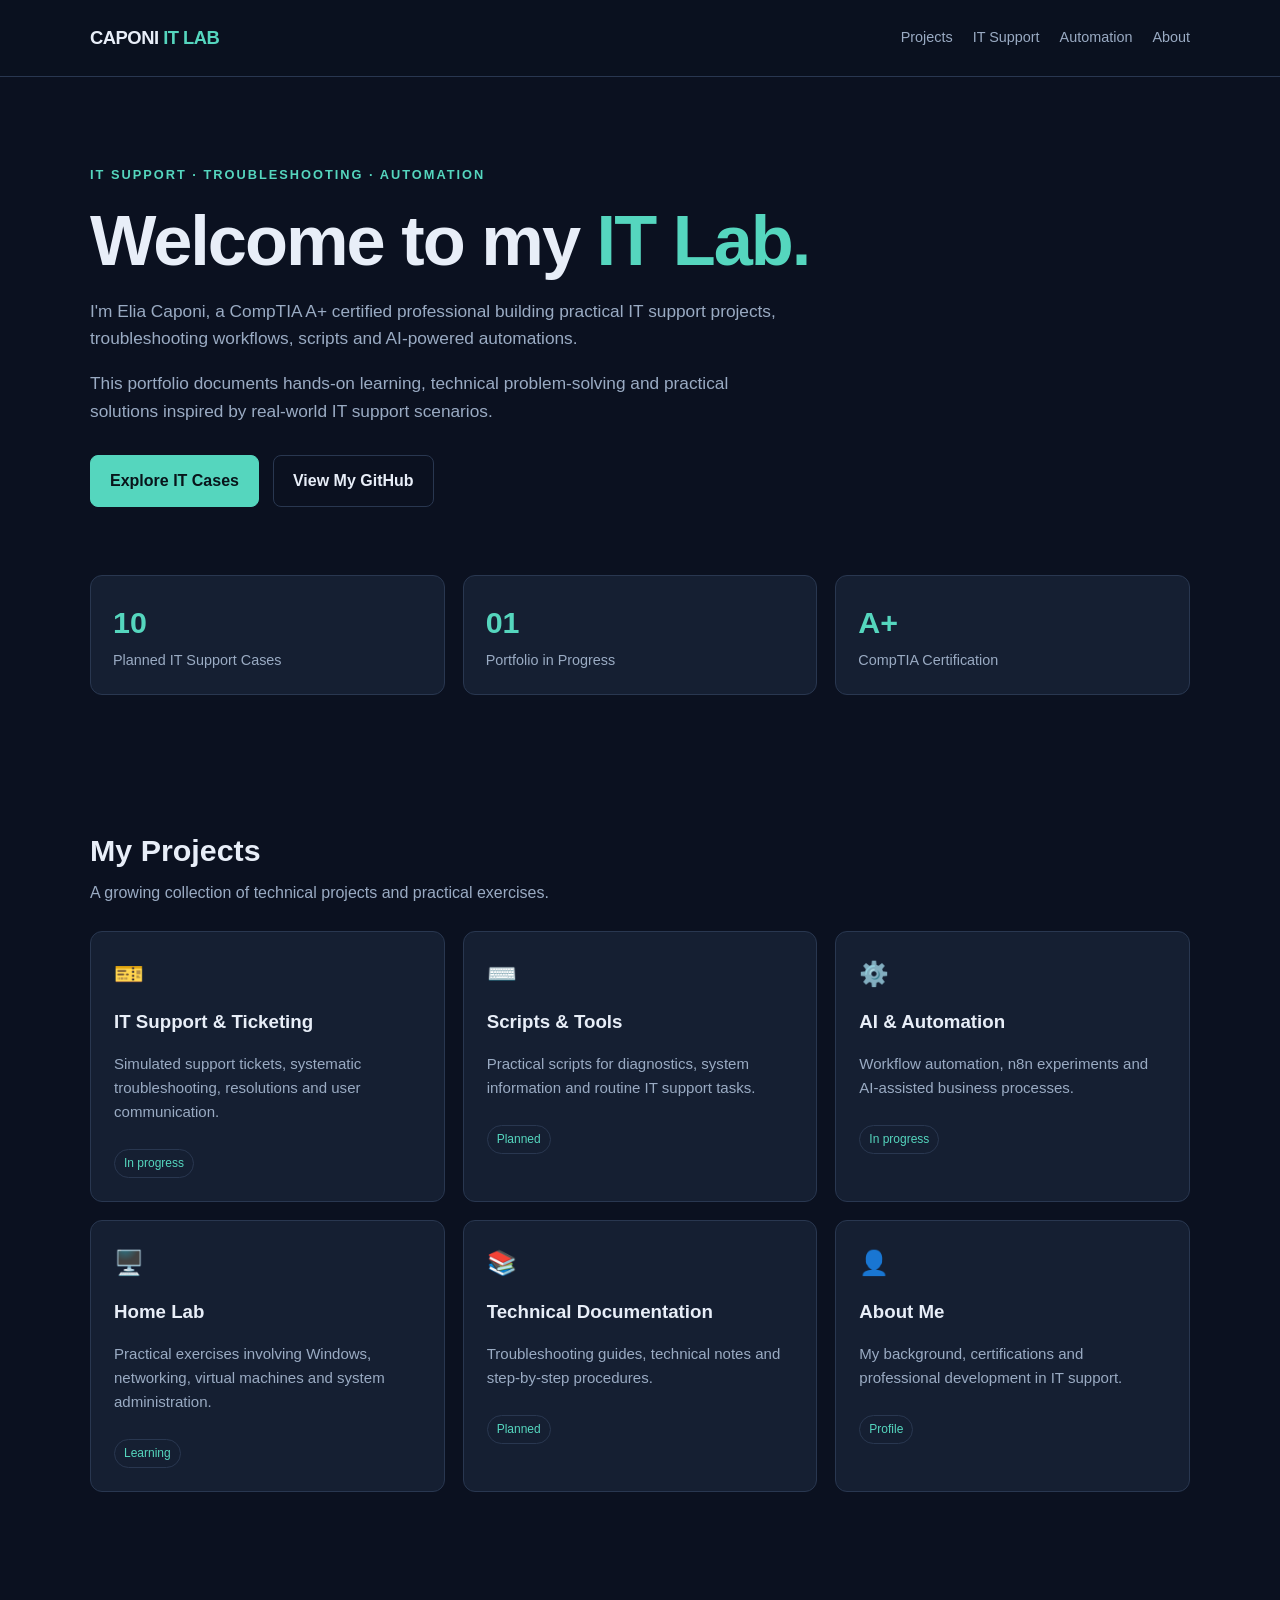
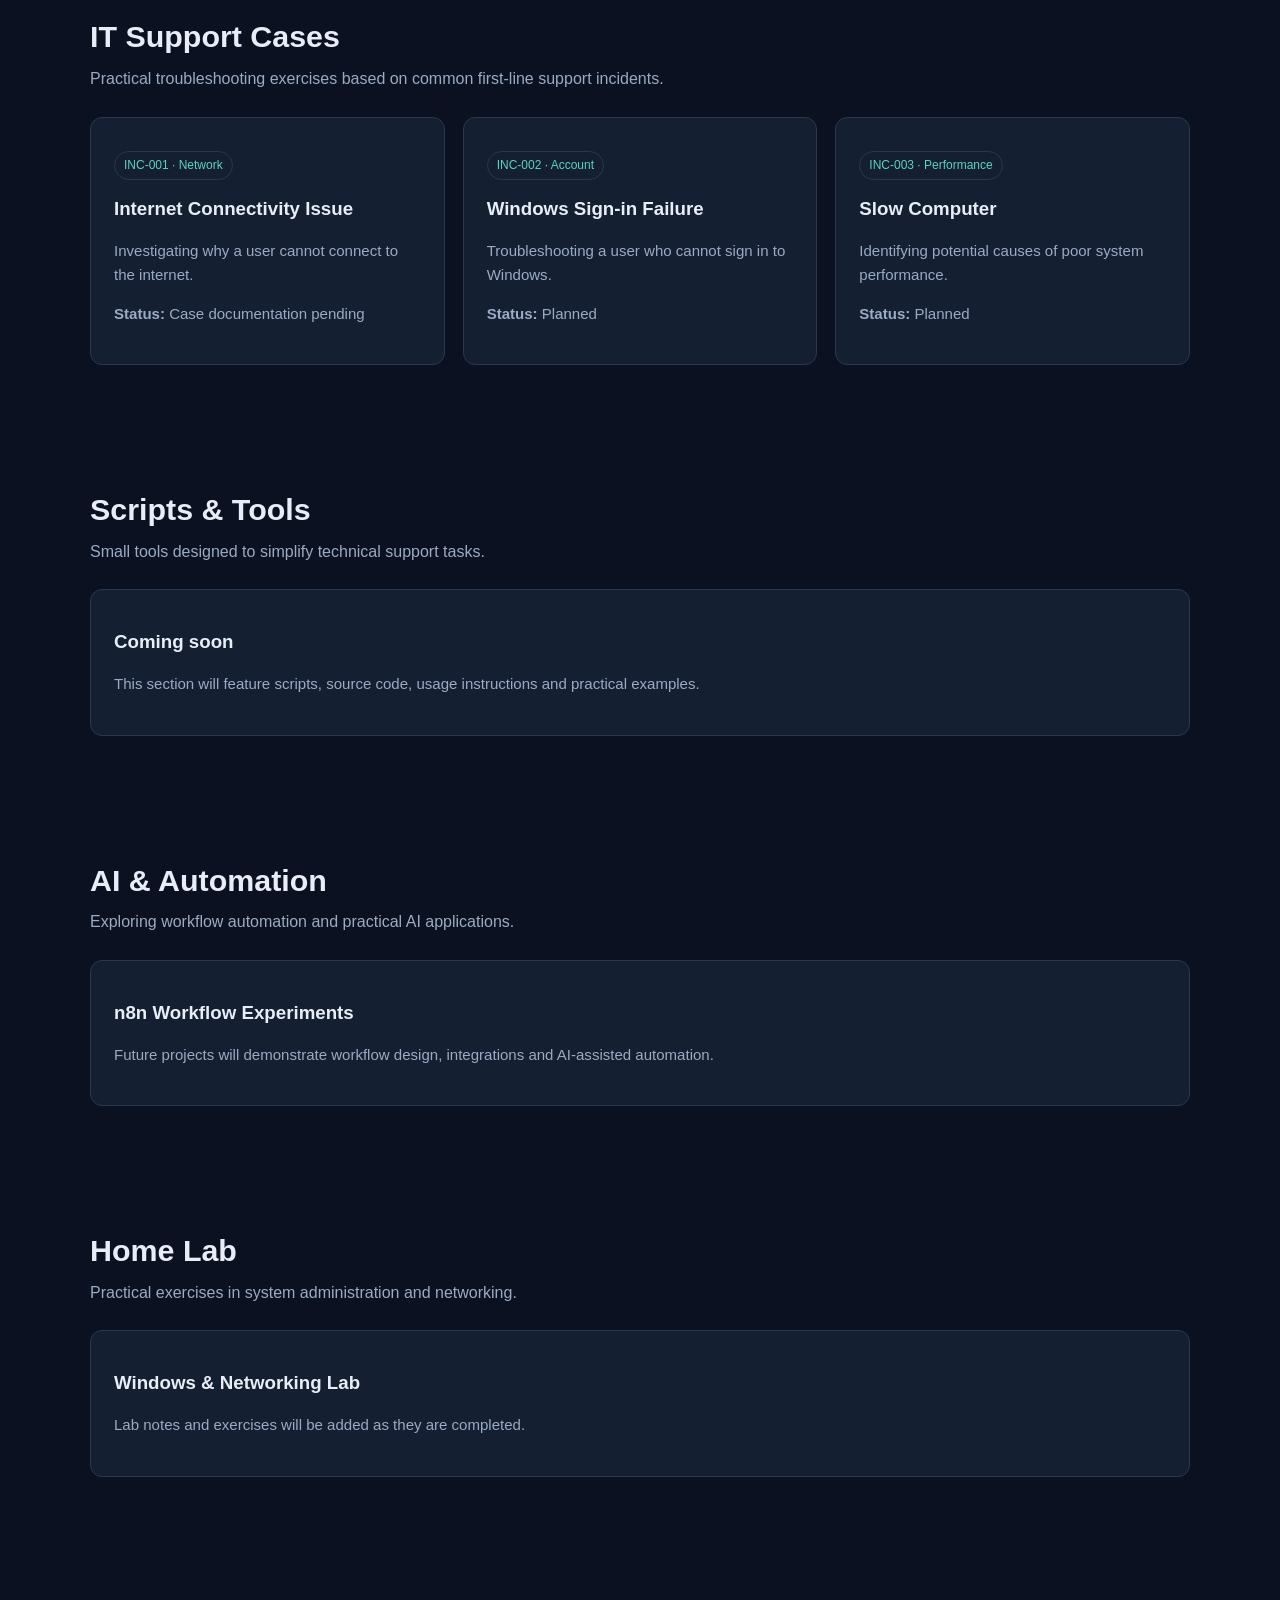
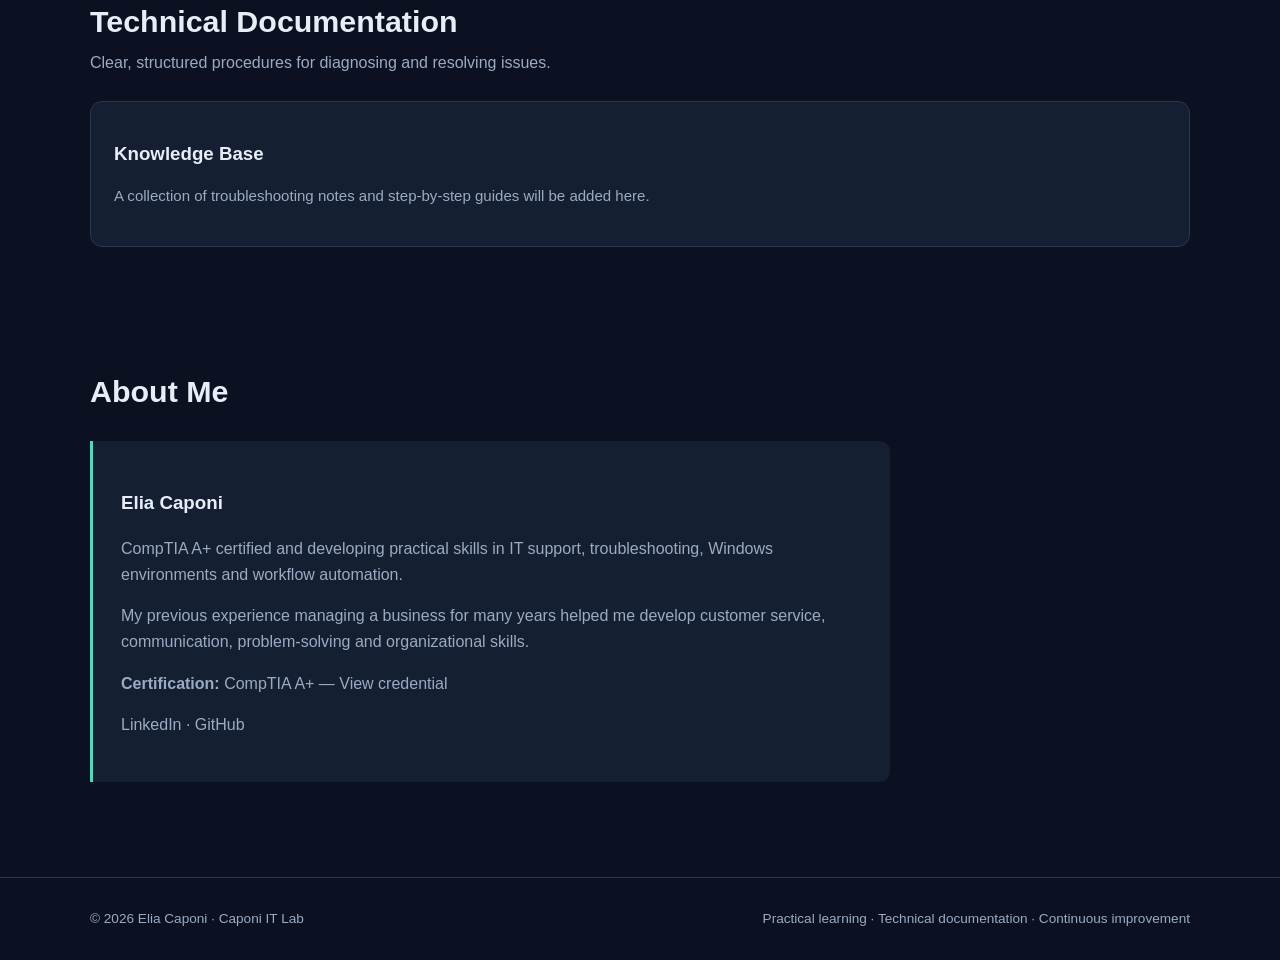
==== index.html @ eec85d21 "Create index.html" ====
<!DOCTYPE html>
<html lang="en">
<head>
    <meta charset="UTF-8">
    <meta name="viewport" content="width=device-width, initial-scale=1.0">
    <meta name="description" content="Elia Caponi's IT Support, troubleshooting, scripting and AI automation portfolio.">
    <title>Caponi IT Lab | IT Support Portfolio</title>

    <style>
        :root {
            --bg: #0b1120;
            --panel: #151f32;
            --panel-hover: #1c2940;
            --text: #e8eef8;
            --muted: #9aabc3;
            --accent: #55d6be;
            --border: #293750;
        }

        * {
            box-sizing: border-box;
        }

        html {
            scroll-behavior: smooth;
        }

        body {
            margin: 0;
            background: var(--bg);
            color: var(--text);
            font-family: -apple-system, BlinkMacSystemFont, "Segoe UI",
                         Roboto, Arial, sans-serif;
            line-height: 1.6;
        }

        a {
            color: inherit;
            text-decoration: none;
        }

        .container {
            width: min(1100px, 90%);
            margin: 0 auto;
        }

        header {
            border-bottom: 1px solid var(--border);
            background: rgba(11, 17, 32, 0.96);
        }

        .navbar {
            min-height: 76px;
            display: flex;
            align-items: center;
            justify-content: space-between;
            gap: 24px;
        }

        .brand {
            font-size: 1.15rem;
            font-weight: 750;
            letter-spacing: -0.5px;
        }

        .brand span {
            color: var(--accent);
        }

        nav {
            display: flex;
            flex-wrap: wrap;
            gap: 20px;
        }

        nav a {
            color: var(--muted);
            font-size: 0.9rem;
        }

        nav a:hover {
            color: var(--accent);
        }

        .hero {
            padding: 88px 0 68px;
        }

        .eyebrow {
            color: var(--accent);
            font-size: 0.8rem;
            font-weight: 700;
            letter-spacing: 2px;
            text-transform: uppercase;
        }

        h1 {
            max-width: 780px;
            margin: 18px 0;
            font-size: clamp(2.4rem, 6vw, 4.4rem);
            line-height: 1.08;
            letter-spacing: -2px;
        }

        h1 span {
            color: var(--accent);
        }

        .hero p {
            max-width: 690px;
            color: var(--muted);
            font-size: 1.08rem;
        }

        .buttons {
            display: flex;
            flex-wrap: wrap;
            gap: 14px;
            margin-top: 30px;
        }

        .button {
            display: inline-block;
            padding: 12px 19px;
            border: 1px solid var(--border);
            border-radius: 8px;
            font-weight: 650;
        }

        .button.primary {
            background: var(--accent);
            border-color: var(--accent);
            color: #08151b;
        }

        .button:hover {
            transform: translateY(-2px);
        }

        .stats {
            display: grid;
            grid-template-columns: repeat(3, 1fr);
            gap: 18px;
            margin-bottom: 76px;
        }

        .stat, .card {
            background: var(--panel);
            border: 1px solid var(--border);
            border-radius: 12px;
        }

        .stat {
            padding: 22px;
        }

        .stat strong {
            display: block;
            color: var(--accent);
            font-size: 1.9rem;
        }

        .stat span {
            color: var(--muted);
            font-size: 0.9rem;
        }

        section {
            padding: 30px 0 65px;
            scroll-margin-top: 25px;
        }

        .section-heading {
            margin-bottom: 25px;
        }

        .section-heading h2 {
            margin-bottom: 5px;
            font-size: 1.9rem;
        }

        .section-heading p {
            margin-top: 0;
            color: var(--muted);
        }

        .grid {
            display: grid;
            grid-template-columns: repeat(3, minmax(0, 1fr));
            gap: 18px;
        }

        .card {
            padding: 23px;
            transition: background 0.2s, transform 0.2s;
        }

        .card:hover {
            background: var(--panel-hover);
            transform: translateY(-3px);
        }

        .icon {
            font-size: 1.5rem;
        }

        .card h3 {
            margin: 14px 0 8px;
        }

        .card p {
            color: var(--muted);
            font-size: 0.94rem;
        }

        .tag {
            display: inline-block;
            margin-top: 10px;
            padding: 4px 9px;
            border: 1px solid var(--border);
            border-radius: 20px;
            color: var(--accent);
            font-size: 0.75rem;
        }

        .about {
            max-width: 800px;
            padding: 28px;
            border-left: 3px solid var(--accent);
            background: var(--panel);
            border-radius: 0 10px 10px 0;
        }

        .about p {
            color: var(--muted);
        }

        footer {
            margin-top: 30px;
            padding: 30px 0;
            border-top: 1px solid var(--border);
            color: var(--muted);
            font-size: 0.85rem;
        }

        footer .container {
            display: flex;
            flex-wrap: wrap;
            justify-content: space-between;
            gap: 15px;
        }

        @media (max-width: 760px) {
            .navbar {
                padding: 18px 0;
                align-items: flex-start;
                flex-direction: column;
            }

            nav {
                gap: 12px;
            }

            .hero {
                padding-top: 60px;
            }

            .stats {
                grid-template-columns: 1fr;
                margin-bottom: 45px;
            }

            .grid {
                grid-template-columns: 1fr;
            }
        }
    </style>
</head>

<body>

<header>
    <div class="container navbar">
        <a class="brand" href="#">CAPONI<span> IT LAB</span></a>

        <nav aria-label="Main navigation">
            <a href="#projects">Projects</a>
            <a href="#support">IT Support</a>
            <a href="#automation">Automation</a>
            <a href="#about">About</a>
        </nav>
    </div>
</header>

<main>
    <div class="container">

        <section class="hero">
            <div class="eyebrow">IT Support · Troubleshooting · Automation</div>

            <h1>Welcome to my <span>IT Lab.</span></h1>

            <p>
                I'm Elia Caponi, a CompTIA A+ certified professional building
                practical IT support projects, troubleshooting workflows,
                scripts and AI-powered automations.
            </p>

            <p>
                This portfolio documents hands-on learning, technical
                problem-solving and practical solutions inspired by real-world
                IT support scenarios.
            </p>

            <div class="buttons">
                <a class="button primary" href="#support">Explore IT Cases</a>
                <a class="button" href="https://github.com/eliacaponi">
                    View My GitHub
                </a>
            </div>
        </section>

        <div class="stats">
            <div class="stat">
                <strong>10</strong>
                <span>Planned IT Support Cases</span>
            </div>

            <div class="stat">
                <strong>01</strong>
                <span>Portfolio in Progress</span>
            </div>

            <div class="stat">
                <strong>A+</strong>
                <span>CompTIA Certification</span>
            </div>
        </div>

        <section id="projects">
            <div class="section-heading">
                <h2>My Projects</h2>
                <p>A growing collection of technical projects and practical exercises.</p>
            </div>

            <div class="grid">
                <a class="card" href="#support">
                    <div class="icon">🎫</div>
                    <h3>IT Support & Ticketing</h3>
                    <p>
                        Simulated support tickets, systematic troubleshooting,
                        resolutions and user communication.
                    </p>
                    <span class="tag">In progress</span>
                </a>

                <a class="card" href="#scripts">
                    <div class="icon">⌨️</div>
                    <h3>Scripts & Tools</h3>
                    <p>
                        Practical scripts for diagnostics, system information
                        and routine IT support tasks.
                    </p>
                    <span class="tag">Planned</span>
                </a>

                <a class="card" href="#automation">
                    <div class="icon">⚙️</div>
                    <h3>AI & Automation</h3>
                    <p>
                        Workflow automation, n8n experiments and AI-assisted
                        business processes.
                    </p>
                    <span class="tag">In progress</span>
                </a>

                <a class="card" href="#homelab">
                    <div class="icon">🖥️</div>
                    <h3>Home Lab</h3>
                    <p>
                        Practical exercises involving Windows, networking,
                        virtual machines and system administration.
                    </p>
                    <span class="tag">Learning</span>
                </a>

                <a class="card" href="#documentation">
                    <div class="icon">📚</div>
                    <h3>Technical Documentation</h3>
                    <p>
                        Troubleshooting guides, technical notes and
                        step-by-step procedures.
                    </p>
                    <span class="tag">Planned</span>
                </a>

                <a class="card" href="#about">
                    <div class="icon">👤</div>
                    <h3>About Me</h3>
                    <p>
                        My background, certifications and professional
                        development in IT support.
                    </p>
                    <span class="tag">Profile</span>
                </a>
            </div>
        </section>

        <section id="support">
            <div class="section-heading">
                <h2>IT Support Cases</h2>
                <p>
                    Practical troubleshooting exercises based on common
                    first-line support incidents.
                </p>
            </div>

            <div class="grid">
                <article class="card">
                    <span class="tag">INC-001 · Network</span>
                    <h3>Internet Connectivity Issue</h3>
                    <p>
                        Investigating why a user cannot connect to the internet.
                    </p>
                    <p><strong>Status:</strong> Case documentation pending</p>
                </article>

                <article class="card">
                    <span class="tag">INC-002 · Account</span>
                    <h3>Windows Sign-in Failure</h3>
                    <p>
                        Troubleshooting a user who cannot sign in to Windows.
                    </p>
                    <p><strong>Status:</strong> Planned</p>
                </article>

                <article class="card">
                    <span class="tag">INC-003 · Performance</span>
                    <h3>Slow Computer</h3>
                    <p>
                        Identifying potential causes of poor system performance.
                    </p>
                    <p><strong>Status:</strong> Planned</p>
                </article>
            </div>
        </section>

        <section id="scripts">
            <div class="section-heading">
                <h2>Scripts & Tools</h2>
                <p>Small tools designed to simplify technical support tasks.</p>
            </div>

            <div class="card">
                <h3>Coming soon</h3>
                <p>
                    This section will feature scripts, source code,
                    usage instructions and practical examples.
                </p>
            </div>
        </section>

        <section id="automation">
            <div class="section-heading">
                <h2>AI & Automation</h2>
                <p>Exploring workflow automation and practical AI applications.</p>
            </div>

            <div class="card">
                <h3>n8n Workflow Experiments</h3>
                <p>
                    Future projects will demonstrate workflow design,
                    integrations and AI-assisted automation.
                </p>
            </div>
        </section>

        <section id="homelab">
            <div class="section-heading">
                <h2>Home Lab</h2>
                <p>Practical exercises in system administration and networking.</p>
            </div>

            <div class="card">
                <h3>Windows & Networking Lab</h3>
                <p>
                    Lab notes and exercises will be added as they are completed.
                </p>
            </div>
        </section>

        <section id="documentation">
            <div class="section-heading">
                <h2>Technical Documentation</h2>
                <p>Clear, structured procedures for diagnosing and resolving issues.</p>
            </div>

            <div class="card">
                <h3>Knowledge Base</h3>
                <p>
                    A collection of troubleshooting notes and step-by-step guides
                    will be added here.
                </p>
            </div>
        </section>

        <section id="about">
            <div class="section-heading">
                <h2>About Me</h2>
            </div>

            <div class="about">
                <h3>Elia Caponi</h3>
                <p>
                    CompTIA A+ certified and developing practical skills in
                    IT support, troubleshooting, Windows environments and
                    workflow automation.
                </p>
                <p>
                    My previous experience managing a business for many years
                    helped me develop customer service, communication,
                    problem-solving and organizational skills.
                </p>
                <p>
                    <strong>Certification:</strong>
                    <a href="https://www.credly.com/badges/daa41bac-129c-45f1-832a-85e2b6be110d/public_url"
                       target="_blank" rel="noopener noreferrer">
                        CompTIA A+ — View credential
                    </a>
                </p>
                <p>
                    <a href="https://www.linkedin.com/in/elia-caponi/"
                       target="_blank" rel="noopener noreferrer">LinkedIn</a>
                    ·
                    <a href="https://github.com/eliacaponi"
                       target="_blank" rel="noopener noreferrer">GitHub</a>
                </p>
            </div>
        </section>

    </div>
</main>

<footer>
    <div class="container">
        <span>© 2026 Elia Caponi · Caponi IT Lab</span>
        <span>Practical learning · Technical documentation · Continuous improvement</span>
    </div>
</footer>

</body>
</html>
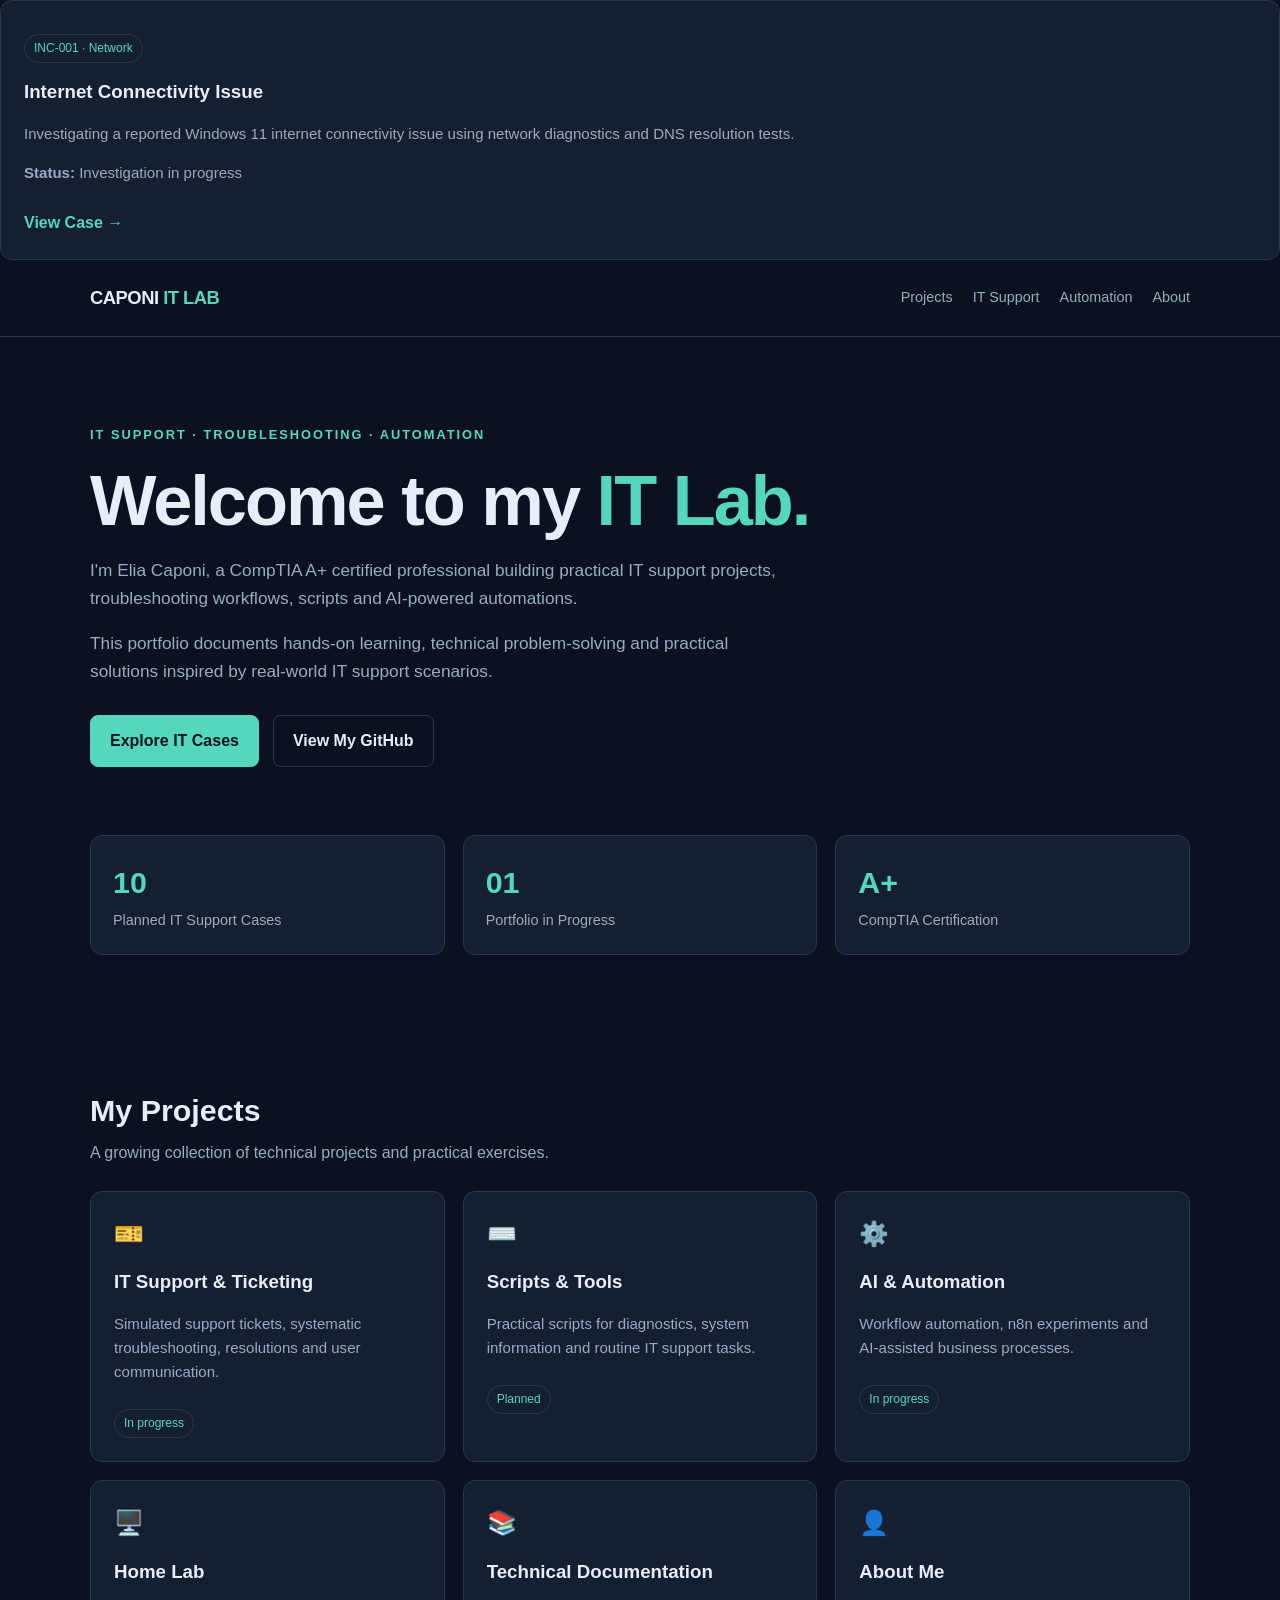
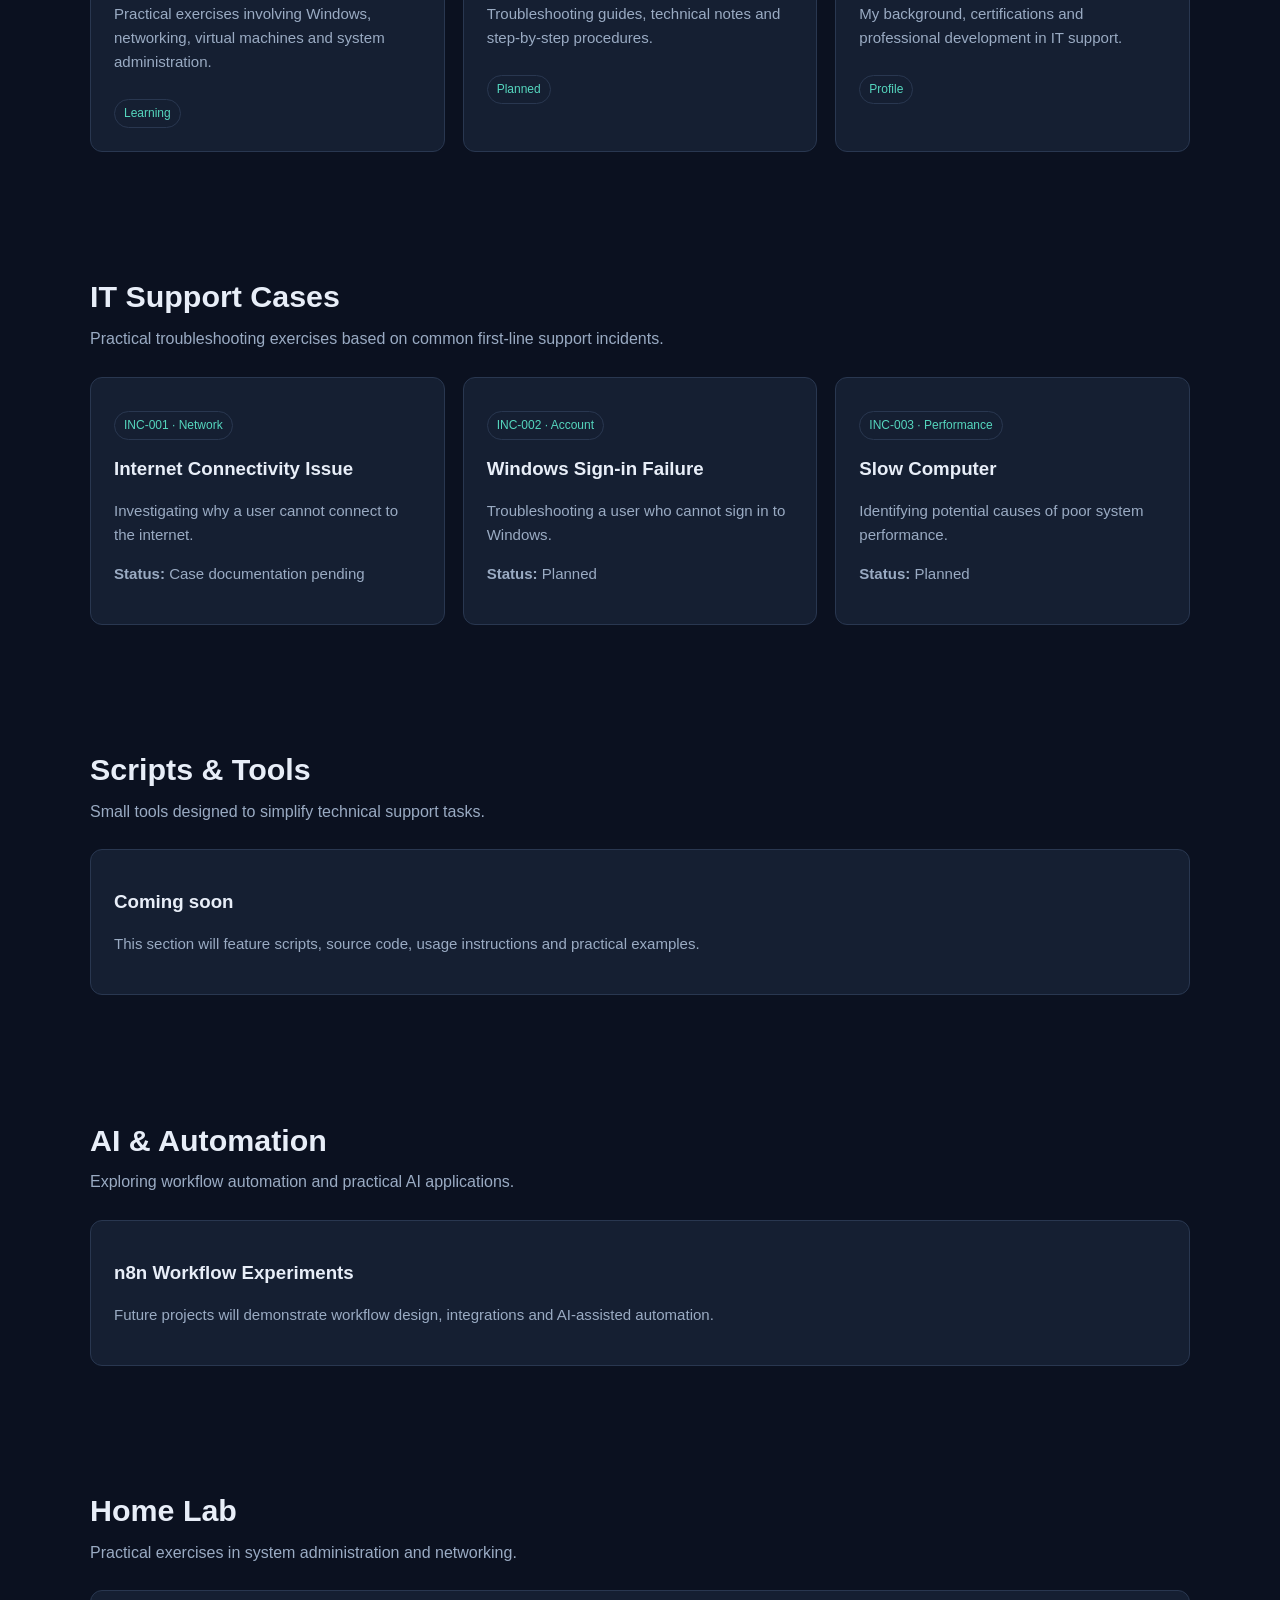
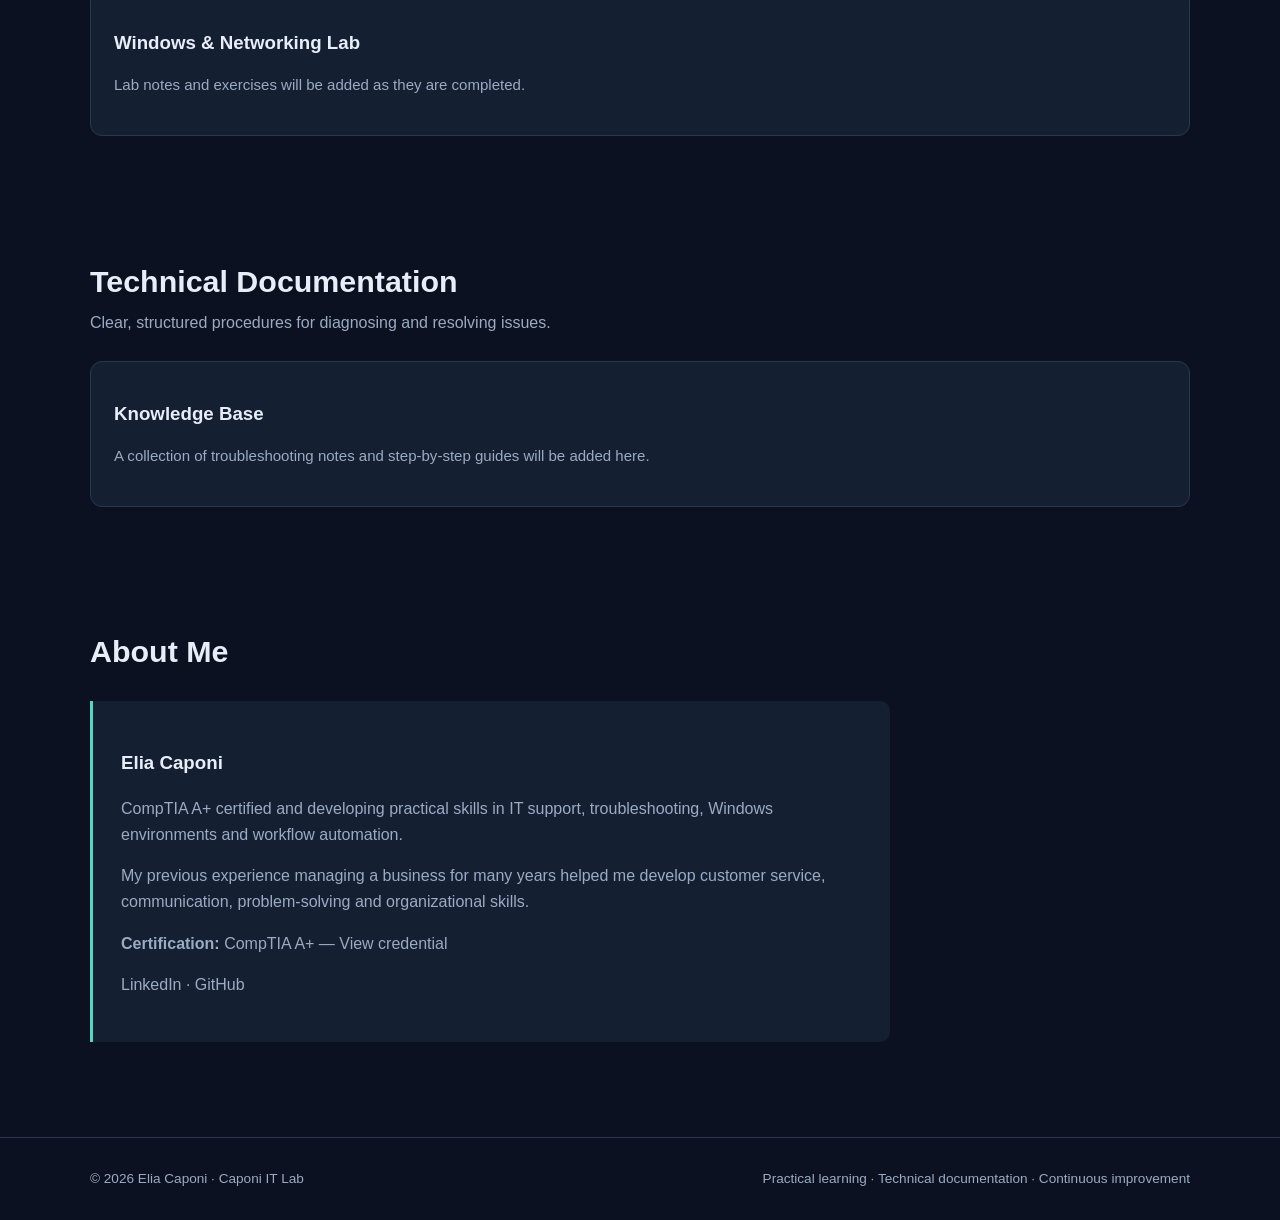
==== commit 35b372f4: "Update index.html" ====
--- a/index.html
+++ b/index.html
@@ -6,6 +6,22 @@
     <meta name="description" content="Elia Caponi's IT Support, troubleshooting, scripting and AI automation portfolio.">
     <title>Caponi IT Lab | IT Support Portfolio</title>
 
+
+<article class="card">
+    <span class="tag">INC-001 · Network</span>
+    <h3>Internet Connectivity Issue</h3>
+    <p>
+        Investigating a reported Windows 11 internet connectivity
+        issue using network diagnostics and DNS resolution tests.
+    </p>
+    <p><strong>Status:</strong> Investigation in progress</p>
+    <a href="cases/INC-001-internet-connectivity.html"
+       target="_blank"
+       rel="noopener noreferrer"
+       style="display: inline-block; margin-top: 10px; color: #55d6be; font-weight: 700;">
+        View Case →
+    </a>
+</article>
     <style>
         :root {
             --bg: #0b1120;
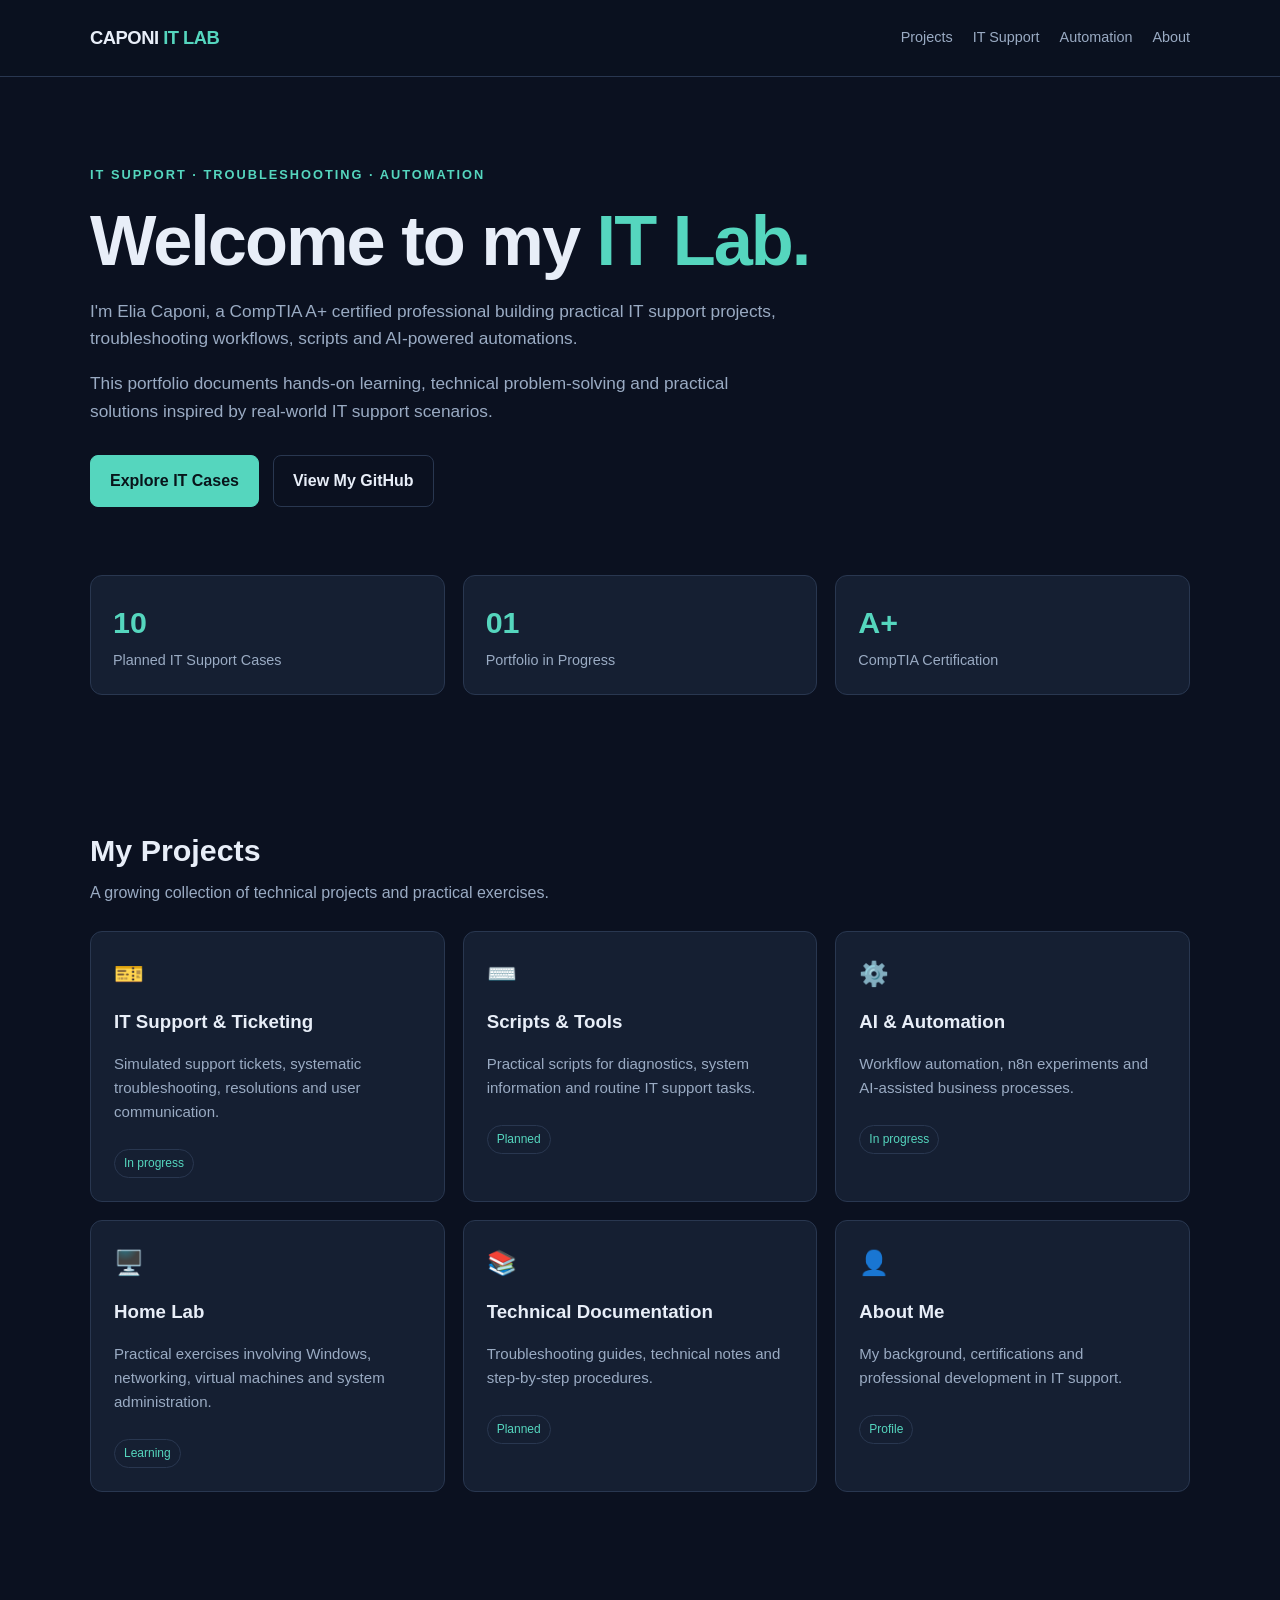
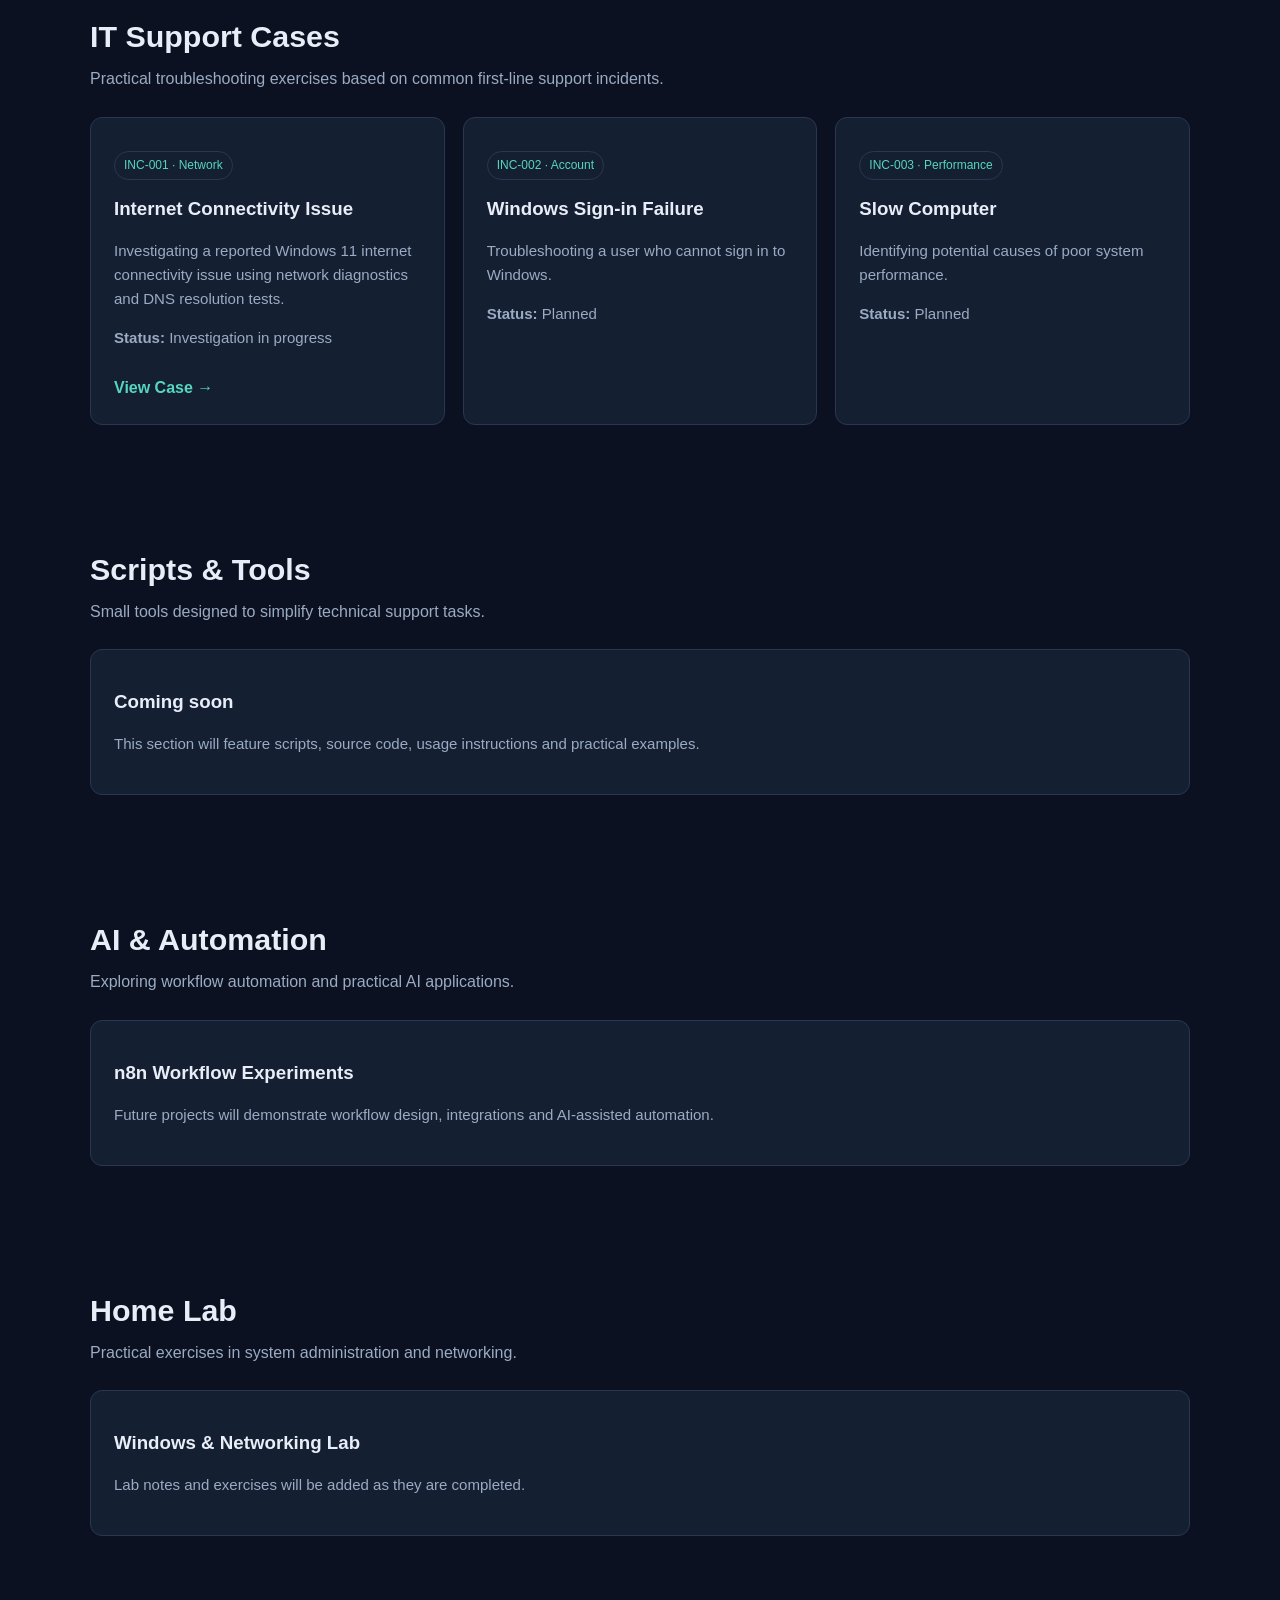
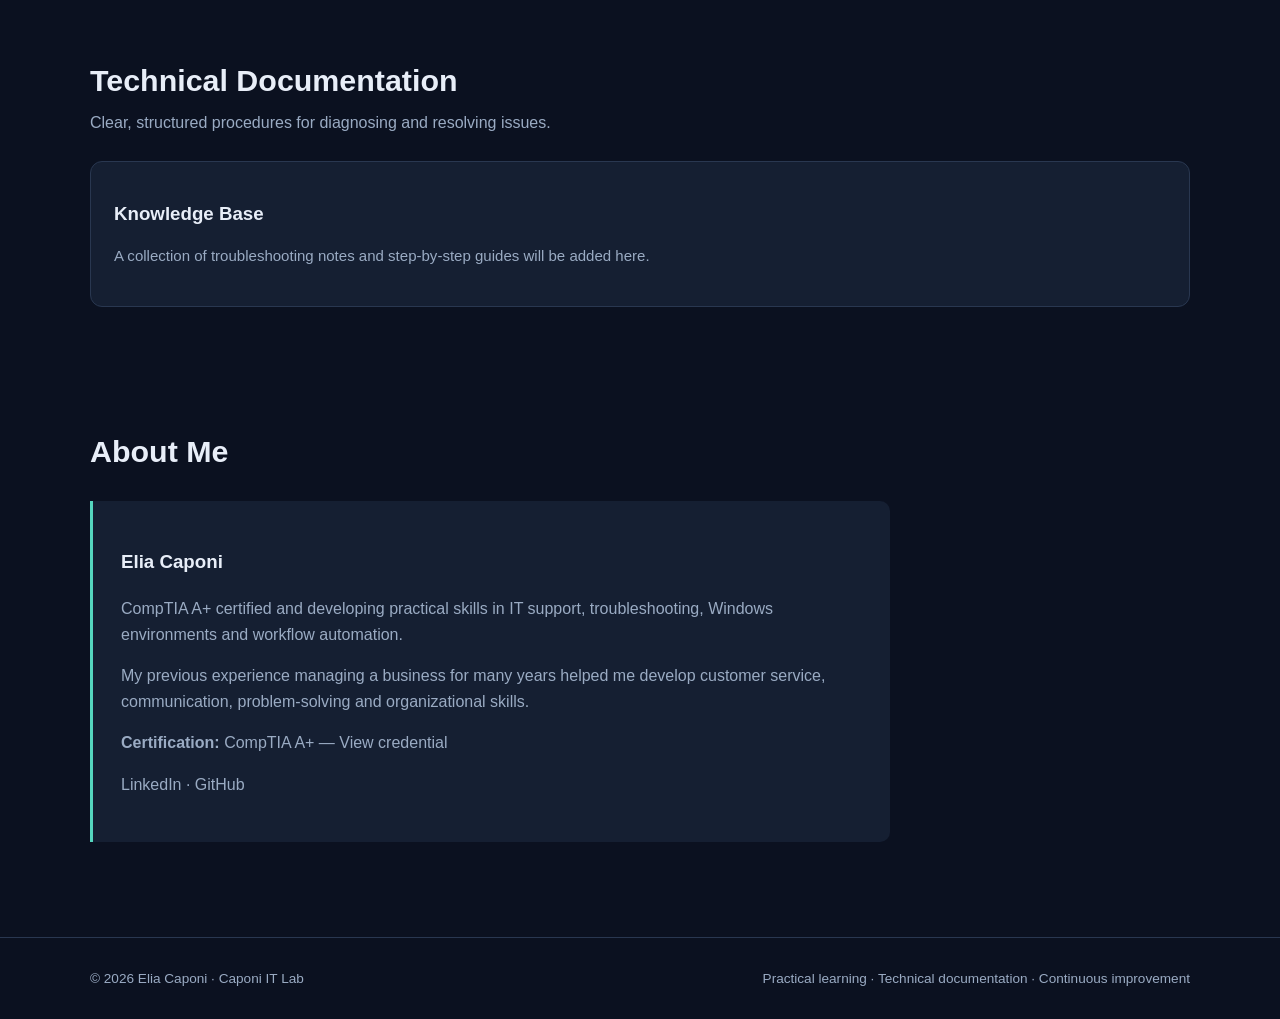
==== commit e668a3df: "Update index.html" ====
--- a/index.html
+++ b/index.html
@@ -5,9 +5,417 @@
     <meta name="viewport" content="width=device-width, initial-scale=1.0">
     <meta name="description" content="Elia Caponi's IT Support, troubleshooting, scripting and AI automation portfolio.">
     <title>Caponi IT Lab | IT Support Portfolio</title>
-
-
-<article class="card">
+    <style>
+        :root {
+            --bg: #0b1120;
+            --panel: #151f32;
+            --panel-hover: #1c2940;
+            --text: #e8eef8;
+            --muted: #9aabc3;
+            --accent: #55d6be;
+            --border: #293750;
+        }
+
+        * {
+            box-sizing: border-box;
+        }
+
+        html {
+            scroll-behavior: smooth;
+        }
+
+        body {
+            margin: 0;
+            background: var(--bg);
+            color: var(--text);
+            font-family: -apple-system, BlinkMacSystemFont, "Segoe UI",
+                         Roboto, Arial, sans-serif;
+            line-height: 1.6;
+        }
+
+        a {
+            color: inherit;
+            text-decoration: none;
+        }
+
+        .container {
+            width: min(1100px, 90%);
+            margin: 0 auto;
+        }
+
+        header {
+            border-bottom: 1px solid var(--border);
+            background: rgba(11, 17, 32, 0.96);
+        }
+
+        .navbar {
+            min-height: 76px;
+            display: flex;
+            align-items: center;
+            justify-content: space-between;
+            gap: 24px;
+        }
+
+        .brand {
+            font-size: 1.15rem;
+            font-weight: 750;
+            letter-spacing: -0.5px;
+        }
+
+        .brand span {
+            color: var(--accent);
+        }
+
+        nav {
+            display: flex;
+            flex-wrap: wrap;
+            gap: 20px;
+        }
+
+        nav a {
+            color: var(--muted);
+            font-size: 0.9rem;
+        }
+
+        nav a:hover {
+            color: var(--accent);
+        }
+
+        .hero {
+            padding: 88px 0 68px;
+        }
+
+        .eyebrow {
+            color: var(--accent);
+            font-size: 0.8rem;
+            font-weight: 700;
+            letter-spacing: 2px;
+            text-transform: uppercase;
+        }
+
+        h1 {
+            max-width: 780px;
+            margin: 18px 0;
+            font-size: clamp(2.4rem, 6vw, 4.4rem);
+            line-height: 1.08;
+            letter-spacing: -2px;
+        }
+
+        h1 span {
+            color: var(--accent);
+        }
+
+        .hero p {
+            max-width: 690px;
+            color: var(--muted);
+            font-size: 1.08rem;
+        }
+
+        .buttons {
+            display: flex;
+            flex-wrap: wrap;
+            gap: 14px;
+            margin-top: 30px;
+        }
+
+        .button {
+            display: inline-block;
+            padding: 12px 19px;
+            border: 1px solid var(--border);
+            border-radius: 8px;
+            font-weight: 650;
+        }
+
+        .button.primary {
+            background: var(--accent);
+            border-color: var(--accent);
+            color: #08151b;
+        }
+
+        .button:hover {
+            transform: translateY(-2px);
+        }
+
+        .stats {
+            display: grid;
+            grid-template-columns: repeat(3, 1fr);
+            gap: 18px;
+            margin-bottom: 76px;
+        }
+
+        .stat, .card {
+            background: var(--panel);
+            border: 1px solid var(--border);
+            border-radius: 12px;
+        }
+
+        .stat {
+            padding: 22px;
+        }
+
+        .stat strong {
+            display: block;
+            color: var(--accent);
+            font-size: 1.9rem;
+        }
+
+        .stat span {
+            color: var(--muted);
+            font-size: 0.9rem;
+        }
+
+        section {
+            padding: 30px 0 65px;
+            scroll-margin-top: 25px;
+        }
+
+        .section-heading {
+            margin-bottom: 25px;
+        }
+
+        .section-heading h2 {
+            margin-bottom: 5px;
+            font-size: 1.9rem;
+        }
+
+        .section-heading p {
+            margin-top: 0;
+            color: var(--muted);
+        }
+
+        .grid {
+            display: grid;
+            grid-template-columns: repeat(3, minmax(0, 1fr));
+            gap: 18px;
+        }
+
+        .card {
+            padding: 23px;
+            transition: background 0.2s, transform 0.2s;
+        }
+
+        .card:hover {
+            background: var(--panel-hover);
+            transform: translateY(-3px);
+        }
+
+        .icon {
+            font-size: 1.5rem;
+        }
+
+        .card h3 {
+            margin: 14px 0 8px;
+        }
+
+        .card p {
+            color: var(--muted);
+            font-size: 0.94rem;
+        }
+
+        .tag {
+            display: inline-block;
+            margin-top: 10px;
+            padding: 4px 9px;
+            border: 1px solid var(--border);
+            border-radius: 20px;
+            color: var(--accent);
+            font-size: 0.75rem;
+        }
+
+        .about {
+            max-width: 800px;
+            padding: 28px;
+            border-left: 3px solid var(--accent);
+            background: var(--panel);
+            border-radius: 0 10px 10px 0;
+        }
+
+        .about p {
+            color: var(--muted);
+        }
+
+        footer {
+            margin-top: 30px;
+            padding: 30px 0;
+            border-top: 1px solid var(--border);
+            color: var(--muted);
+            font-size: 0.85rem;
+        }
+
+        footer .container {
+            display: flex;
+            flex-wrap: wrap;
+            justify-content: space-between;
+            gap: 15px;
+        }
+
+        @media (max-width: 760px) {
+            .navbar {
+                padding: 18px 0;
+                align-items: flex-start;
+                flex-direction: column;
+            }
+
+            nav {
+                gap: 12px;
+            }
+
+            .hero {
+                padding-top: 60px;
+            }
+
+            .stats {
+                grid-template-columns: 1fr;
+                margin-bottom: 45px;
+            }
+
+            .grid {
+                grid-template-columns: 1fr;
+            }
+        }
+    </style>
+</head>
+
+<body>
+
+<header>
+    <div class="container navbar">
+        <a class="brand" href="#">CAPONI<span> IT LAB</span></a>
+
+        <nav aria-label="Main navigation">
+            <a href="#projects">Projects</a>
+            <a href="#support">IT Support</a>
+            <a href="#automation">Automation</a>
+            <a href="#about">About</a>
+        </nav>
+    </div>
+</header>
+
+<main>
+    <div class="container">
+
+        <section class="hero">
+            <div class="eyebrow">IT Support · Troubleshooting · Automation</div>
+
+            <h1>Welcome to my <span>IT Lab.</span></h1>
+
+            <p>
+                I'm Elia Caponi, a CompTIA A+ certified professional building
+                practical IT support projects, troubleshooting workflows,
+                scripts and AI-powered automations.
+            </p>
+
+            <p>
+                This portfolio documents hands-on learning, technical
+                problem-solving and practical solutions inspired by real-world
+                IT support scenarios.
+            </p>
+
+            <div class="buttons">
+                <a class="button primary" href="#support">Explore IT Cases</a>
+                <a class="button" href="https://github.com/eliacaponi">
+                    View My GitHub
+                </a>
+            </div>
+        </section>
+
+        <div class="stats">
+            <div class="stat">
+                <strong>10</strong>
+                <span>Planned IT Support Cases</span>
+            </div>
+
+            <div class="stat">
+                <strong>01</strong>
+                <span>Portfolio in Progress</span>
+            </div>
+
+            <div class="stat">
+                <strong>A+</strong>
+                <span>CompTIA Certification</span>
+            </div>
+        </div>
+
+        <section id="projects">
+            <div class="section-heading">
+                <h2>My Projects</h2>
+                <p>A growing collection of technical projects and practical exercises.</p>
+            </div>
+
+            <div class="grid">
+                <a class="card" href="#support">
+                    <div class="icon">🎫</div>
+                    <h3>IT Support & Ticketing</h3>
+                    <p>
+                        Simulated support tickets, systematic troubleshooting,
+                        resolutions and user communication.
+                    </p>
+                    <span class="tag">In progress</span>
+                </a>
+
+                <a class="card" href="#scripts">
+                    <div class="icon">⌨️</div>
+                    <h3>Scripts & Tools</h3>
+                    <p>
+                        Practical scripts for diagnostics, system information
+                        and routine IT support tasks.
+                    </p>
+                    <span class="tag">Planned</span>
+                </a>
+
+                <a class="card" href="#automation">
+                    <div class="icon">⚙️</div>
+                    <h3>AI & Automation</h3>
+                    <p>
+                        Workflow automation, n8n experiments and AI-assisted
+                        business processes.
+                    </p>
+                    <span class="tag">In progress</span>
+                </a>
+
+                <a class="card" href="#homelab">
+                    <div class="icon">🖥️</div>
+                    <h3>Home Lab</h3>
+                    <p>
+                        Practical exercises involving Windows, networking,
+                        virtual machines and system administration.
+                    </p>
+                    <span class="tag">Learning</span>
+                </a>
+
+                <a class="card" href="#documentation">
+                    <div class="icon">📚</div>
+                    <h3>Technical Documentation</h3>
+                    <p>
+                        Troubleshooting guides, technical notes and
+                        step-by-step procedures.
+                    </p>
+                    <span class="tag">Planned</span>
+                </a>
+
+                <a class="card" href="#about">
+                    <div class="icon">👤</div>
+                    <h3>About Me</h3>
+                    <p>
+                        My background, certifications and professional
+                        development in IT support.
+                    </p>
+                    <span class="tag">Profile</span>
+                </a>
+            </div>
+        </section>
+
+        <section id="support">
+            <div class="section-heading">
+                <h2>IT Support Cases</h2>
+                <p>
+                    Practical troubleshooting exercises based on common
+                    first-line support incidents.
+                </p>
+            </div>
+
+            <div class="grid">
+    <article class="card">
     <span class="tag">INC-001 · Network</span>
     <h3>Internet Connectivity Issue</h3>
     <p>
@@ -21,426 +429,7 @@
        style="display: inline-block; margin-top: 10px; color: #55d6be; font-weight: 700;">
         View Case →
     </a>
-</article>
-    <style>
-        :root {
-            --bg: #0b1120;
-            --panel: #151f32;
-            --panel-hover: #1c2940;
-            --text: #e8eef8;
-            --muted: #9aabc3;
-            --accent: #55d6be;
-            --border: #293750;
-        }
-
-        * {
-            box-sizing: border-box;
-        }
-
-        html {
-            scroll-behavior: smooth;
-        }
-
-        body {
-            margin: 0;
-            background: var(--bg);
-            color: var(--text);
-            font-family: -apple-system, BlinkMacSystemFont, "Segoe UI",
-                         Roboto, Arial, sans-serif;
-            line-height: 1.6;
-        }
-
-        a {
-            color: inherit;
-            text-decoration: none;
-        }
-
-        .container {
-            width: min(1100px, 90%);
-            margin: 0 auto;
-        }
-
-        header {
-            border-bottom: 1px solid var(--border);
-            background: rgba(11, 17, 32, 0.96);
-        }
-
-        .navbar {
-            min-height: 76px;
-            display: flex;
-            align-items: center;
-            justify-content: space-between;
-            gap: 24px;
-        }
-
-        .brand {
-            font-size: 1.15rem;
-            font-weight: 750;
-            letter-spacing: -0.5px;
-        }
-
-        .brand span {
-            color: var(--accent);
-        }
-
-        nav {
-            display: flex;
-            flex-wrap: wrap;
-            gap: 20px;
-        }
-
-        nav a {
-            color: var(--muted);
-            font-size: 0.9rem;
-        }
-
-        nav a:hover {
-            color: var(--accent);
-        }
-
-        .hero {
-            padding: 88px 0 68px;
-        }
-
-        .eyebrow {
-            color: var(--accent);
-            font-size: 0.8rem;
-            font-weight: 700;
-            letter-spacing: 2px;
-            text-transform: uppercase;
-        }
-
-        h1 {
-            max-width: 780px;
-            margin: 18px 0;
-            font-size: clamp(2.4rem, 6vw, 4.4rem);
-            line-height: 1.08;
-            letter-spacing: -2px;
-        }
-
-        h1 span {
-            color: var(--accent);
-        }
-
-        .hero p {
-            max-width: 690px;
-            color: var(--muted);
-            font-size: 1.08rem;
-        }
-
-        .buttons {
-            display: flex;
-            flex-wrap: wrap;
-            gap: 14px;
-            margin-top: 30px;
-        }
-
-        .button {
-            display: inline-block;
-            padding: 12px 19px;
-            border: 1px solid var(--border);
-            border-radius: 8px;
-            font-weight: 650;
-        }
-
-        .button.primary {
-            background: var(--accent);
-            border-color: var(--accent);
-            color: #08151b;
-        }
-
-        .button:hover {
-            transform: translateY(-2px);
-        }
-
-        .stats {
-            display: grid;
-            grid-template-columns: repeat(3, 1fr);
-            gap: 18px;
-            margin-bottom: 76px;
-        }
-
-        .stat, .card {
-            background: var(--panel);
-            border: 1px solid var(--border);
-            border-radius: 12px;
-        }
-
-        .stat {
-            padding: 22px;
-        }
-
-        .stat strong {
-            display: block;
-            color: var(--accent);
-            font-size: 1.9rem;
-        }
-
-        .stat span {
-            color: var(--muted);
-            font-size: 0.9rem;
-        }
-
-        section {
-            padding: 30px 0 65px;
-            scroll-margin-top: 25px;
-        }
-
-        .section-heading {
-            margin-bottom: 25px;
-        }
-
-        .section-heading h2 {
-            margin-bottom: 5px;
-            font-size: 1.9rem;
-        }
-
-        .section-heading p {
-            margin-top: 0;
-            color: var(--muted);
-        }
-
-        .grid {
-            display: grid;
-            grid-template-columns: repeat(3, minmax(0, 1fr));
-            gap: 18px;
-        }
-
-        .card {
-            padding: 23px;
-            transition: background 0.2s, transform 0.2s;
-        }
-
-        .card:hover {
-            background: var(--panel-hover);
-            transform: translateY(-3px);
-        }
-
-        .icon {
-            font-size: 1.5rem;
-        }
-
-        .card h3 {
-            margin: 14px 0 8px;
-        }
-
-        .card p {
-            color: var(--muted);
-            font-size: 0.94rem;
-        }
-
-        .tag {
-            display: inline-block;
-            margin-top: 10px;
-            padding: 4px 9px;
-            border: 1px solid var(--border);
-            border-radius: 20px;
-            color: var(--accent);
-            font-size: 0.75rem;
-        }
-
-        .about {
-            max-width: 800px;
-            padding: 28px;
-            border-left: 3px solid var(--accent);
-            background: var(--panel);
-            border-radius: 0 10px 10px 0;
-        }
-
-        .about p {
-            color: var(--muted);
-        }
-
-        footer {
-            margin-top: 30px;
-            padding: 30px 0;
-            border-top: 1px solid var(--border);
-            color: var(--muted);
-            font-size: 0.85rem;
-        }
-
-        footer .container {
-            display: flex;
-            flex-wrap: wrap;
-            justify-content: space-between;
-            gap: 15px;
-        }
-
-        @media (max-width: 760px) {
-            .navbar {
-                padding: 18px 0;
-                align-items: flex-start;
-                flex-direction: column;
-            }
-
-            nav {
-                gap: 12px;
-            }
-
-            .hero {
-                padding-top: 60px;
-            }
-
-            .stats {
-                grid-template-columns: 1fr;
-                margin-bottom: 45px;
-            }
-
-            .grid {
-                grid-template-columns: 1fr;
-            }
-        }
-    </style>
-</head>
-
-<body>
-
-<header>
-    <div class="container navbar">
-        <a class="brand" href="#">CAPONI<span> IT LAB</span></a>
-
-        <nav aria-label="Main navigation">
-            <a href="#projects">Projects</a>
-            <a href="#support">IT Support</a>
-            <a href="#automation">Automation</a>
-            <a href="#about">About</a>
-        </nav>
-    </div>
-</header>
-
-<main>
-    <div class="container">
-
-        <section class="hero">
-            <div class="eyebrow">IT Support · Troubleshooting · Automation</div>
-
-            <h1>Welcome to my <span>IT Lab.</span></h1>
-
-            <p>
-                I'm Elia Caponi, a CompTIA A+ certified professional building
-                practical IT support projects, troubleshooting workflows,
-                scripts and AI-powered automations.
-            </p>
-
-            <p>
-                This portfolio documents hands-on learning, technical
-                problem-solving and practical solutions inspired by real-world
-                IT support scenarios.
-            </p>
-
-            <div class="buttons">
-                <a class="button primary" href="#support">Explore IT Cases</a>
-                <a class="button" href="https://github.com/eliacaponi">
-                    View My GitHub
-                </a>
-            </div>
-        </section>
-
-        <div class="stats">
-            <div class="stat">
-                <strong>10</strong>
-                <span>Planned IT Support Cases</span>
-            </div>
-
-            <div class="stat">
-                <strong>01</strong>
-                <span>Portfolio in Progress</span>
-            </div>
-
-            <div class="stat">
-                <strong>A+</strong>
-                <span>CompTIA Certification</span>
-            </div>
-        </div>
-
-        <section id="projects">
-            <div class="section-heading">
-                <h2>My Projects</h2>
-                <p>A growing collection of technical projects and practical exercises.</p>
-            </div>
-
-            <div class="grid">
-                <a class="card" href="#support">
-                    <div class="icon">🎫</div>
-                    <h3>IT Support & Ticketing</h3>
-                    <p>
-                        Simulated support tickets, systematic troubleshooting,
-                        resolutions and user communication.
-                    </p>
-                    <span class="tag">In progress</span>
-                </a>
-
-                <a class="card" href="#scripts">
-                    <div class="icon">⌨️</div>
-                    <h3>Scripts & Tools</h3>
-                    <p>
-                        Practical scripts for diagnostics, system information
-                        and routine IT support tasks.
-                    </p>
-                    <span class="tag">Planned</span>
-                </a>
-
-                <a class="card" href="#automation">
-                    <div class="icon">⚙️</div>
-                    <h3>AI & Automation</h3>
-                    <p>
-                        Workflow automation, n8n experiments and AI-assisted
-                        business processes.
-                    </p>
-                    <span class="tag">In progress</span>
-                </a>
-
-                <a class="card" href="#homelab">
-                    <div class="icon">🖥️</div>
-                    <h3>Home Lab</h3>
-                    <p>
-                        Practical exercises involving Windows, networking,
-                        virtual machines and system administration.
-                    </p>
-                    <span class="tag">Learning</span>
-                </a>
-
-                <a class="card" href="#documentation">
-                    <div class="icon">📚</div>
-                    <h3>Technical Documentation</h3>
-                    <p>
-                        Troubleshooting guides, technical notes and
-                        step-by-step procedures.
-                    </p>
-                    <span class="tag">Planned</span>
-                </a>
-
-                <a class="card" href="#about">
-                    <div class="icon">👤</div>
-                    <h3>About Me</h3>
-                    <p>
-                        My background, certifications and professional
-                        development in IT support.
-                    </p>
-                    <span class="tag">Profile</span>
-                </a>
-            </div>
-        </section>
-
-        <section id="support">
-            <div class="section-heading">
-                <h2>IT Support Cases</h2>
-                <p>
-                    Practical troubleshooting exercises based on common
-                    first-line support incidents.
-                </p>
-            </div>
-
-            <div class="grid">
-                <article class="card">
-                    <span class="tag">INC-001 · Network</span>
-                    <h3>Internet Connectivity Issue</h3>
-                    <p>
-                        Investigating why a user cannot connect to the internet.
-                    </p>
-                    <p><strong>Status:</strong> Case documentation pending</p>
-                </article>
-
+    </article>
                 <article class="card">
                     <span class="tag">INC-002 · Account</span>
                     <h3>Windows Sign-in Failure</h3>
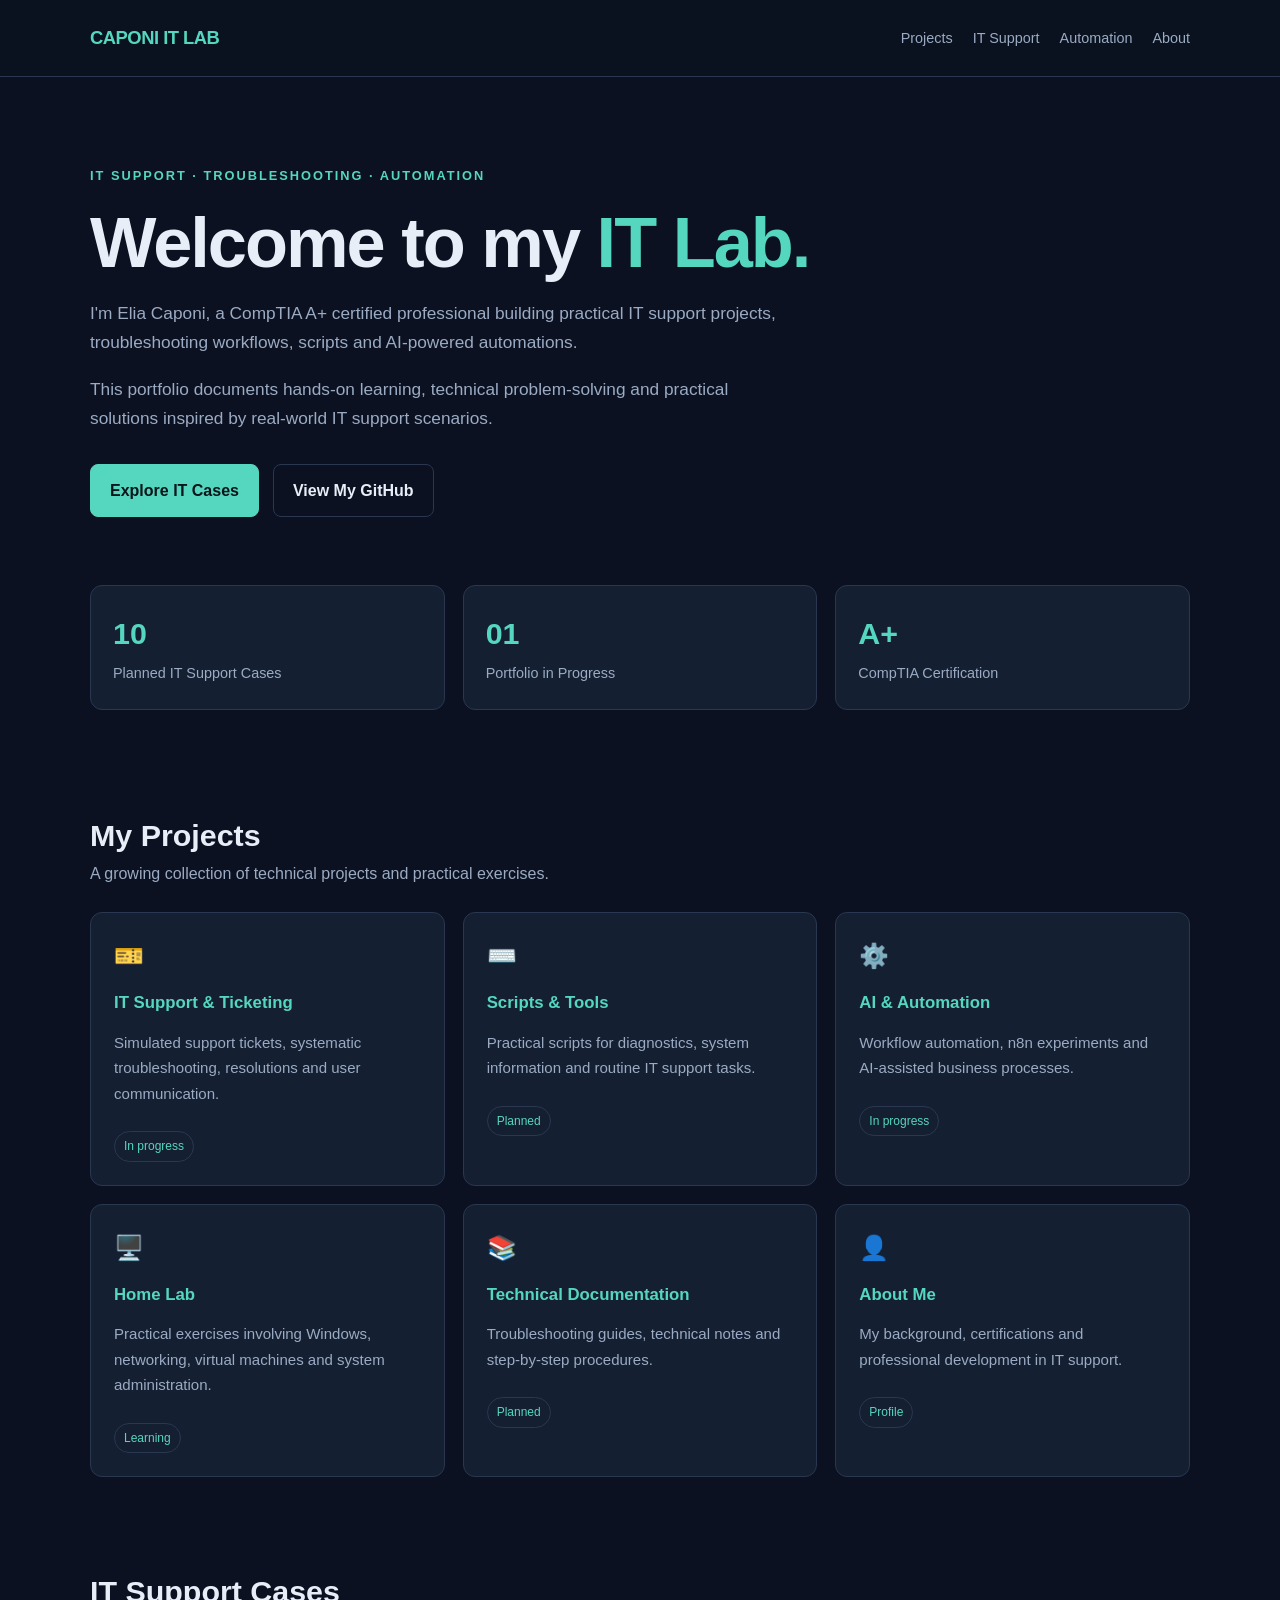
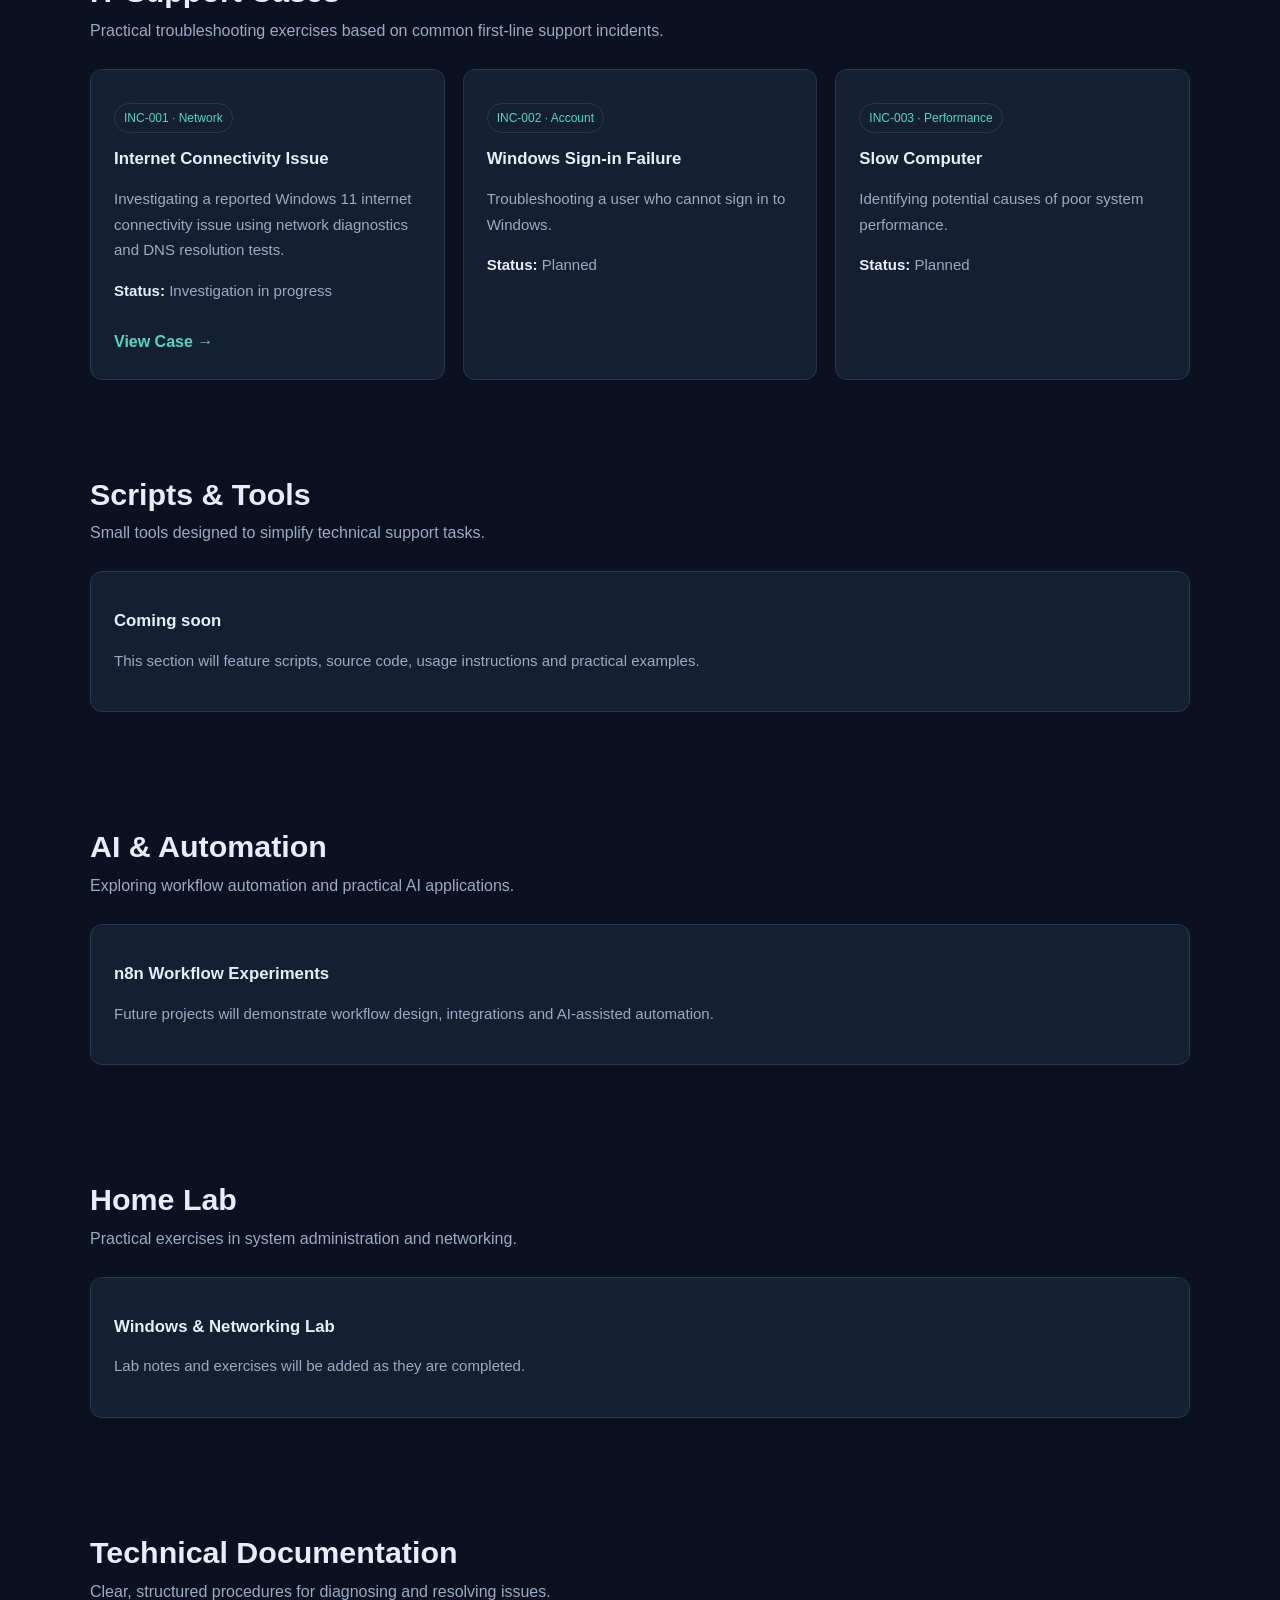
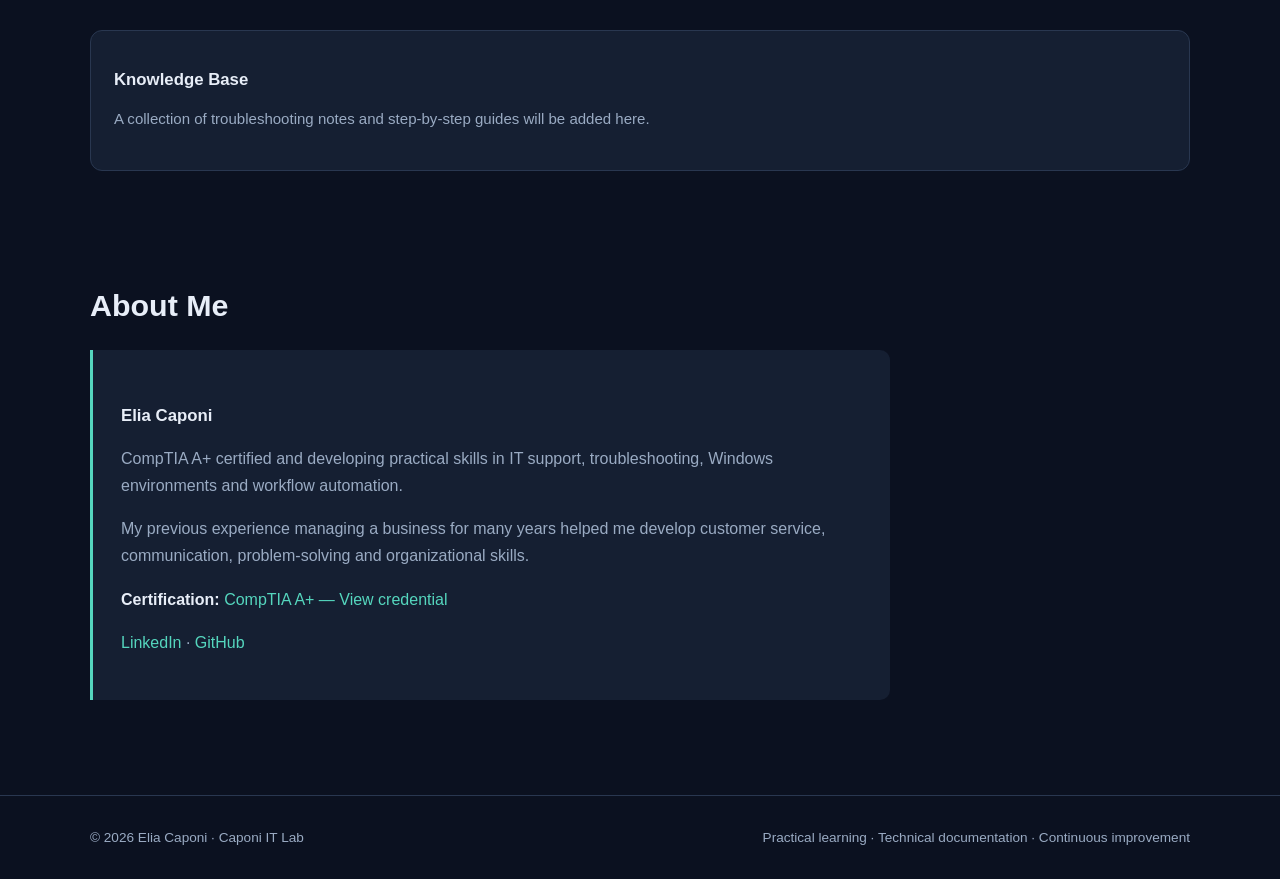
==== commit 546a1d03: "Update index.html" ====
--- a/index.html
+++ b/index.html
@@ -5,277 +5,8 @@
     <meta name="viewport" content="width=device-width, initial-scale=1.0">
     <meta name="description" content="Elia Caponi's IT Support, troubleshooting, scripting and AI automation portfolio.">
     <title>Caponi IT Lab | IT Support Portfolio</title>
-    <style>
-        :root {
-            --bg: #0b1120;
-            --panel: #151f32;
-            --panel-hover: #1c2940;
-            --text: #e8eef8;
-            --muted: #9aabc3;
-            --accent: #55d6be;
-            --border: #293750;
-        }
-
-        * {
-            box-sizing: border-box;
-        }
-
-        html {
-            scroll-behavior: smooth;
-        }
-
-        body {
-            margin: 0;
-            background: var(--bg);
-            color: var(--text);
-            font-family: -apple-system, BlinkMacSystemFont, "Segoe UI",
-                         Roboto, Arial, sans-serif;
-            line-height: 1.6;
-        }
-
-        a {
-            color: inherit;
-            text-decoration: none;
-        }
-
-        .container {
-            width: min(1100px, 90%);
-            margin: 0 auto;
-        }
-
-        header {
-            border-bottom: 1px solid var(--border);
-            background: rgba(11, 17, 32, 0.96);
-        }
-
-        .navbar {
-            min-height: 76px;
-            display: flex;
-            align-items: center;
-            justify-content: space-between;
-            gap: 24px;
-        }
-
-        .brand {
-            font-size: 1.15rem;
-            font-weight: 750;
-            letter-spacing: -0.5px;
-        }
-
-        .brand span {
-            color: var(--accent);
-        }
-
-        nav {
-            display: flex;
-            flex-wrap: wrap;
-            gap: 20px;
-        }
-
-        nav a {
-            color: var(--muted);
-            font-size: 0.9rem;
-        }
-
-        nav a:hover {
-            color: var(--accent);
-        }
-
-        .hero {
-            padding: 88px 0 68px;
-        }
-
-        .eyebrow {
-            color: var(--accent);
-            font-size: 0.8rem;
-            font-weight: 700;
-            letter-spacing: 2px;
-            text-transform: uppercase;
-        }
-
-        h1 {
-            max-width: 780px;
-            margin: 18px 0;
-            font-size: clamp(2.4rem, 6vw, 4.4rem);
-            line-height: 1.08;
-            letter-spacing: -2px;
-        }
-
-        h1 span {
-            color: var(--accent);
-        }
-
-        .hero p {
-            max-width: 690px;
-            color: var(--muted);
-            font-size: 1.08rem;
-        }
-
-        .buttons {
-            display: flex;
-            flex-wrap: wrap;
-            gap: 14px;
-            margin-top: 30px;
-        }
-
-        .button {
-            display: inline-block;
-            padding: 12px 19px;
-            border: 1px solid var(--border);
-            border-radius: 8px;
-            font-weight: 650;
-        }
-
-        .button.primary {
-            background: var(--accent);
-            border-color: var(--accent);
-            color: #08151b;
-        }
-
-        .button:hover {
-            transform: translateY(-2px);
-        }
-
-        .stats {
-            display: grid;
-            grid-template-columns: repeat(3, 1fr);
-            gap: 18px;
-            margin-bottom: 76px;
-        }
-
-        .stat, .card {
-            background: var(--panel);
-            border: 1px solid var(--border);
-            border-radius: 12px;
-        }
-
-        .stat {
-            padding: 22px;
-        }
-
-        .stat strong {
-            display: block;
-            color: var(--accent);
-            font-size: 1.9rem;
-        }
-
-        .stat span {
-            color: var(--muted);
-            font-size: 0.9rem;
-        }
-
-        section {
-            padding: 30px 0 65px;
-            scroll-margin-top: 25px;
-        }
-
-        .section-heading {
-            margin-bottom: 25px;
-        }
-
-        .section-heading h2 {
-            margin-bottom: 5px;
-            font-size: 1.9rem;
-        }
-
-        .section-heading p {
-            margin-top: 0;
-            color: var(--muted);
-        }
-
-        .grid {
-            display: grid;
-            grid-template-columns: repeat(3, minmax(0, 1fr));
-            gap: 18px;
-        }
-
-        .card {
-            padding: 23px;
-            transition: background 0.2s, transform 0.2s;
-        }
-
-        .card:hover {
-            background: var(--panel-hover);
-            transform: translateY(-3px);
-        }
-
-        .icon {
-            font-size: 1.5rem;
-        }
-
-        .card h3 {
-            margin: 14px 0 8px;
-        }
-
-        .card p {
-            color: var(--muted);
-            font-size: 0.94rem;
-        }
-
-        .tag {
-            display: inline-block;
-            margin-top: 10px;
-            padding: 4px 9px;
-            border: 1px solid var(--border);
-            border-radius: 20px;
-            color: var(--accent);
-            font-size: 0.75rem;
-        }
-
-        .about {
-            max-width: 800px;
-            padding: 28px;
-            border-left: 3px solid var(--accent);
-            background: var(--panel);
-            border-radius: 0 10px 10px 0;
-        }
-
-        .about p {
-            color: var(--muted);
-        }
-
-        footer {
-            margin-top: 30px;
-            padding: 30px 0;
-            border-top: 1px solid var(--border);
-            color: var(--muted);
-            font-size: 0.85rem;
-        }
-
-        footer .container {
-            display: flex;
-            flex-wrap: wrap;
-            justify-content: space-between;
-            gap: 15px;
-        }
-
-        @media (max-width: 760px) {
-            .navbar {
-                padding: 18px 0;
-                align-items: flex-start;
-                flex-direction: column;
-            }
-
-            nav {
-                gap: 12px;
-            }
-
-            .hero {
-                padding-top: 60px;
-            }
-
-            .stats {
-                grid-template-columns: 1fr;
-                margin-bottom: 45px;
-            }
-
-            .grid {
-                grid-template-columns: 1fr;
-            }
-        }
-    </style>
+<link rel="stylesheet" href="styles.css">
 </head>
-
 <body>
 
 <header>
--- a/styles.css
+++ b/styles.css
@@ -0,0 +1,495 @@
+
+/* ========================================
+   CAPONI IT LAB — SHARED STYLESHEET
+   Homepage + IT Support Cases
+   ======================================== */
+
+/* 1. Theme */
+:root {
+    --bg: #0b1120;
+    --panel: #151f32;
+    --panel-hover: #1c2940;
+    --surface: #111a2b;
+    --surface-alt: #1b273b;
+
+    --text: #e8eef8;
+    --muted: #9aabc3;
+    --accent: #55d6be;
+    --accent-light: #153a3a;
+    --border: #293750;
+
+    --warning: #fbbf24;
+    --warning-bg: #332a18;
+    --success: #55d6a0;
+    --success-bg: #15352d;
+
+    --radius: 12px;
+    --content-width: 1100px;
+}
+
+/* 2. Reset and base */
+* {
+    box-sizing: border-box;
+}
+
+html {
+    scroll-behavior: smooth;
+}
+
+body {
+    margin: 0;
+    padding: 0;
+    background: var(--bg);
+    color: var(--text);
+    font-family: -apple-system, BlinkMacSystemFont, "Segoe UI",
+                 Roboto, Helvetica, Arial, sans-serif;
+    line-height: 1.7;
+}
+
+img {
+    max-width: 100%;
+    height: auto;
+}
+
+a {
+    color: var(--accent);
+    text-decoration: none;
+}
+
+a:hover {
+    color: var(--text);
+}
+
+p {
+    overflow-wrap: break-word;
+}
+
+li {
+    margin-bottom: 8px;
+}
+
+strong {
+    color: var(--text);
+}
+
+/* 3. Layout */
+.container {
+    width: min(var(--content-width), 90%);
+    margin: 0 auto;
+}
+
+main {
+    min-width: 0;
+}
+
+/* 4. Header and navigation */
+header {
+    border-bottom: 1px solid var(--border);
+    background: rgba(11, 17, 32, 0.96);
+}
+
+.navbar {
+    min-height: 76px;
+    display: flex;
+    align-items: center;
+    justify-content: space-between;
+    gap: 24px;
+}
+
+.brand {
+    color: var(--accent);
+    font-size: 1.15rem;
+    font-weight: 750;
+    letter-spacing: -0.5px;
+}
+
+.brand span {
+    color: var(--accent);
+}
+
+nav {
+    display: flex;
+    flex-wrap: wrap;
+    gap: 20px;
+}
+
+nav a {
+    color: var(--muted);
+    font-size: 0.9rem;
+}
+
+nav a:hover {
+    color: var(--accent);
+}
+
+/* 5. Typography */
+h1 {
+    margin: 18px 0;
+    font-size: clamp(2rem, 5vw, 3.5rem);
+    line-height: 1.15;
+    letter-spacing: -1px;
+}
+
+h1 span {
+    color: var(--accent);
+}
+
+h2 {
+    margin-top: 0;
+    font-size: 1.5rem;
+    line-height: 1.3;
+}
+
+h3 {
+    margin-top: 26px;
+    font-size: 1.05rem;
+    line-height: 1.4;
+}
+
+.subtitle,
+.section-heading p {
+    color: var(--muted);
+}
+
+/* 6. Homepage hero */
+.hero {
+    padding: 88px 0 68px;
+}
+
+.eyebrow {
+    color: var(--accent);
+    font-size: 0.8rem;
+    font-weight: 700;
+    letter-spacing: 2px;
+    text-transform: uppercase;
+}
+
+.hero h1 {
+    max-width: 780px;
+    font-size: clamp(2.4rem, 6vw, 4.4rem);
+    line-height: 1.08;
+    letter-spacing: -2px;
+}
+
+.hero p {
+    max-width: 690px;
+    color: var(--muted);
+    font-size: 1.08rem;
+}
+
+/* 7. Buttons */
+.buttons {
+    display: flex;
+    flex-wrap: wrap;
+    gap: 14px;
+    margin-top: 30px;
+}
+
+.button {
+    display: inline-block;
+    padding: 12px 19px;
+    border: 1px solid var(--border);
+    border-radius: 8px;
+    color: var(--text);
+    font-weight: 650;
+    transition: transform 0.2s, background 0.2s;
+}
+
+.button.primary {
+    background: var(--accent);
+    border-color: var(--accent);
+    color: #08151b;
+}
+
+.button:hover {
+    color: var(--text);
+    transform: translateY(-2px);
+}
+
+.button.primary:hover {
+    color: #08151b;
+    background: #79e5d2;
+}
+
+/* 8. Homepage statistics */
+.stats {
+    display: grid;
+    grid-template-columns: repeat(3, 1fr);
+    gap: 18px;
+    margin-bottom: 76px;
+}
+
+.stat {
+    padding: 22px;
+    background: var(--panel);
+    border: 1px solid var(--border);
+    border-radius: var(--radius);
+}
+
+.stat strong {
+    display: block;
+    color: var(--accent);
+    font-size: 1.9rem;
+}
+
+.stat span {
+    color: var(--muted);
+    font-size: 0.9rem;
+}
+
+/* 9. Sections and homepage cards */
+section {
+    padding: 30px 0 65px;
+    scroll-margin-top: 25px;
+}
+
+.section-heading {
+    margin-bottom: 25px;
+}
+
+.section-heading h2 {
+    margin-bottom: 5px;
+    font-size: 1.9rem;
+}
+
+.section-heading p {
+    margin-top: 0;
+}
+
+.grid {
+    display: grid;
+    grid-template-columns: repeat(3, minmax(0, 1fr));
+    gap: 18px;
+}
+
+.card {
+    min-width: 0;
+    margin: 20px 0;
+    padding: 23px;
+    background: var(--panel);
+    border: 1px solid var(--border);
+    border-radius: var(--radius);
+    transition: background 0.2s, transform 0.2s;
+}
+
+.grid .card {
+    margin: 0;
+}
+
+.card:hover {
+    background: var(--panel-hover);
+}
+
+.grid a.card:hover {
+    transform: translateY(-3px);
+}
+
+.card h3 {
+    margin: 14px 0 8px;
+}
+
+.card p {
+    color: var(--muted);
+    font-size: 0.94rem;
+}
+
+.icon {
+    font-size: 1.5rem;
+}
+
+/* 10. Tags and status badges */
+.tag {
+    display: inline-block;
+    margin-top: 10px;
+    padding: 4px 9px;
+    border: 1px solid var(--border);
+    border-radius: 20px;
+    color: var(--accent);
+    font-size: 0.75rem;
+}
+
+.badge {
+    display: inline-block;
+    padding: 3px 10px;
+    border: 1px solid transparent;
+    border-radius: 999px;
+    font-size: 0.8rem;
+    font-weight: 700;
+}
+
+.badge-warning {
+    color: var(--warning);
+    background: var(--warning-bg);
+    border-color: #6b4b1d;
+}
+
+.badge-success {
+    color: var(--success);
+    background: var(--success-bg);
+    border-color: #245b47;
+}
+
+/* 11. About section */
+.about {
+    max-width: 800px;
+    padding: 28px;
+    border-left: 3px solid var(--accent);
+    background: var(--panel);
+    border-radius: 0 10px 10px 0;
+}
+
+.about p {
+    color: var(--muted);
+}
+
+/* 12. IT case metadata */
+.metadata {
+    display: grid;
+    grid-template-columns: repeat(auto-fit, minmax(180px, 1fr));
+    gap: 16px;
+}
+
+.metadata-item {
+    min-width: 0;
+    padding: 12px;
+    background: var(--surface-alt);
+    border: 1px solid var(--border);
+    border-radius: 8px;
+    overflow-wrap: anywhere;
+}
+
+.metadata-label {
+    display: block;
+    margin-bottom: 3px;
+    color: var(--muted);
+    font-size: 0.82rem;
+}
+
+/* 13. Findings, notices and results */
+.notice {
+    padding: 16px;
+    border-left: 4px solid var(--warning);
+    background: var(--warning-bg);
+    border-radius: 6px;
+}
+
+.finding {
+    margin-top: 12px;
+    padding: 14px 16px;
+    background: var(--accent-light);
+    border: 1px solid var(--border);
+    border-radius: 8px;
+}
+
+/* 14. Code and terminal output */
+code {
+    padding: 2px 6px;
+    background: var(--surface-alt);
+    border: 1px solid var(--border);
+    border-radius: 4px;
+    font-family: Consolas, Monaco, monospace;
+    font-size: 0.9em;
+    overflow-wrap: anywhere;
+}
+
+pre {
+    max-width: 100%;
+    padding: 14px;
+    overflow-x: auto;
+    background: #070d18;
+    color: #e2e8f0;
+    border: 1px solid var(--border);
+    border-radius: 8px;
+}
+
+pre code {
+    padding: 0;
+    color: inherit;
+    background: none;
+    border: 0;
+    overflow-wrap: normal;
+}
+
+/* 15. Footer */
+footer {
+    margin-top: 30px;
+    padding: 30px 0;
+    border-top: 1px solid var(--border);
+    color: var(--muted);
+    font-size: 0.85rem;
+}
+
+footer .container {
+    display: flex;
+    flex-wrap: wrap;
+    justify-content: space-between;
+    gap: 15px;
+}
+
+footer a {
+    color: var(--accent);
+}
+
+/* 16. Responsive layout */
+@media (max-width: 760px) {
+    .container {
+        width: 92%;
+    }
+
+    .navbar {
+        padding: 18px 0;
+        align-items: flex-start;
+        flex-direction: column;
+    }
+
+    nav {
+        gap: 12px;
+    }
+
+    .hero {
+        padding-top: 60px;
+    }
+
+    .stats {
+        grid-template-columns: 1fr;
+        margin-bottom: 45px;
+    }
+
+    .grid {
+        grid-template-columns: 1fr;
+    }
+
+    .metadata {
+        grid-template-columns: 1fr;
+    }
+
+    .card {
+        padding: 20px;
+    }
+}
+
+@media (max-width: 480px) {
+    h1 {
+        font-size: 2rem;
+        letter-spacing: -0.5px;
+    }
+
+    .hero h1 {
+        font-size: 2.4rem;
+        letter-spacing: -1px;
+    }
+
+    .buttons {
+        flex-direction: column;
+        align-items: flex-start;
+    }
+
+    .button {
+        max-width: 100%;
+    }
+
+    pre {
+        padding: 10px;
+        font-size: 0.82rem;
+    }
+}
